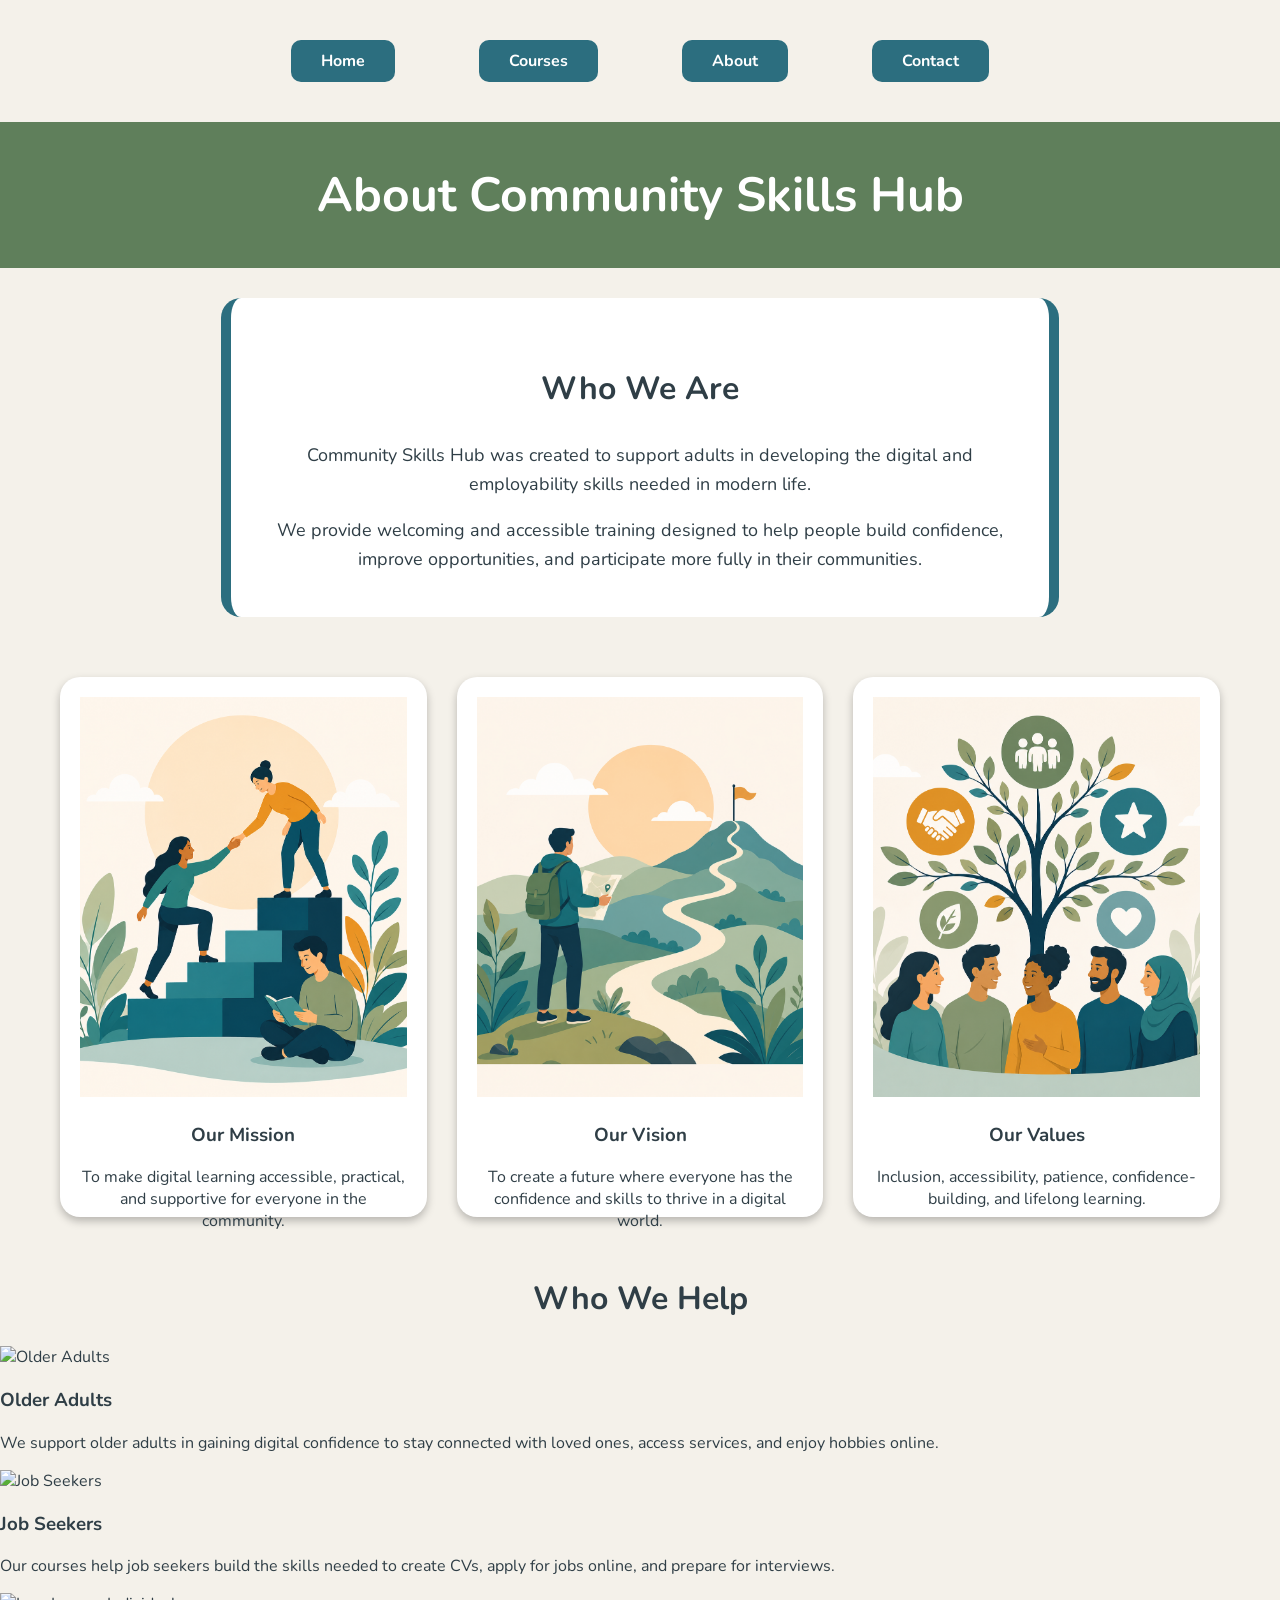
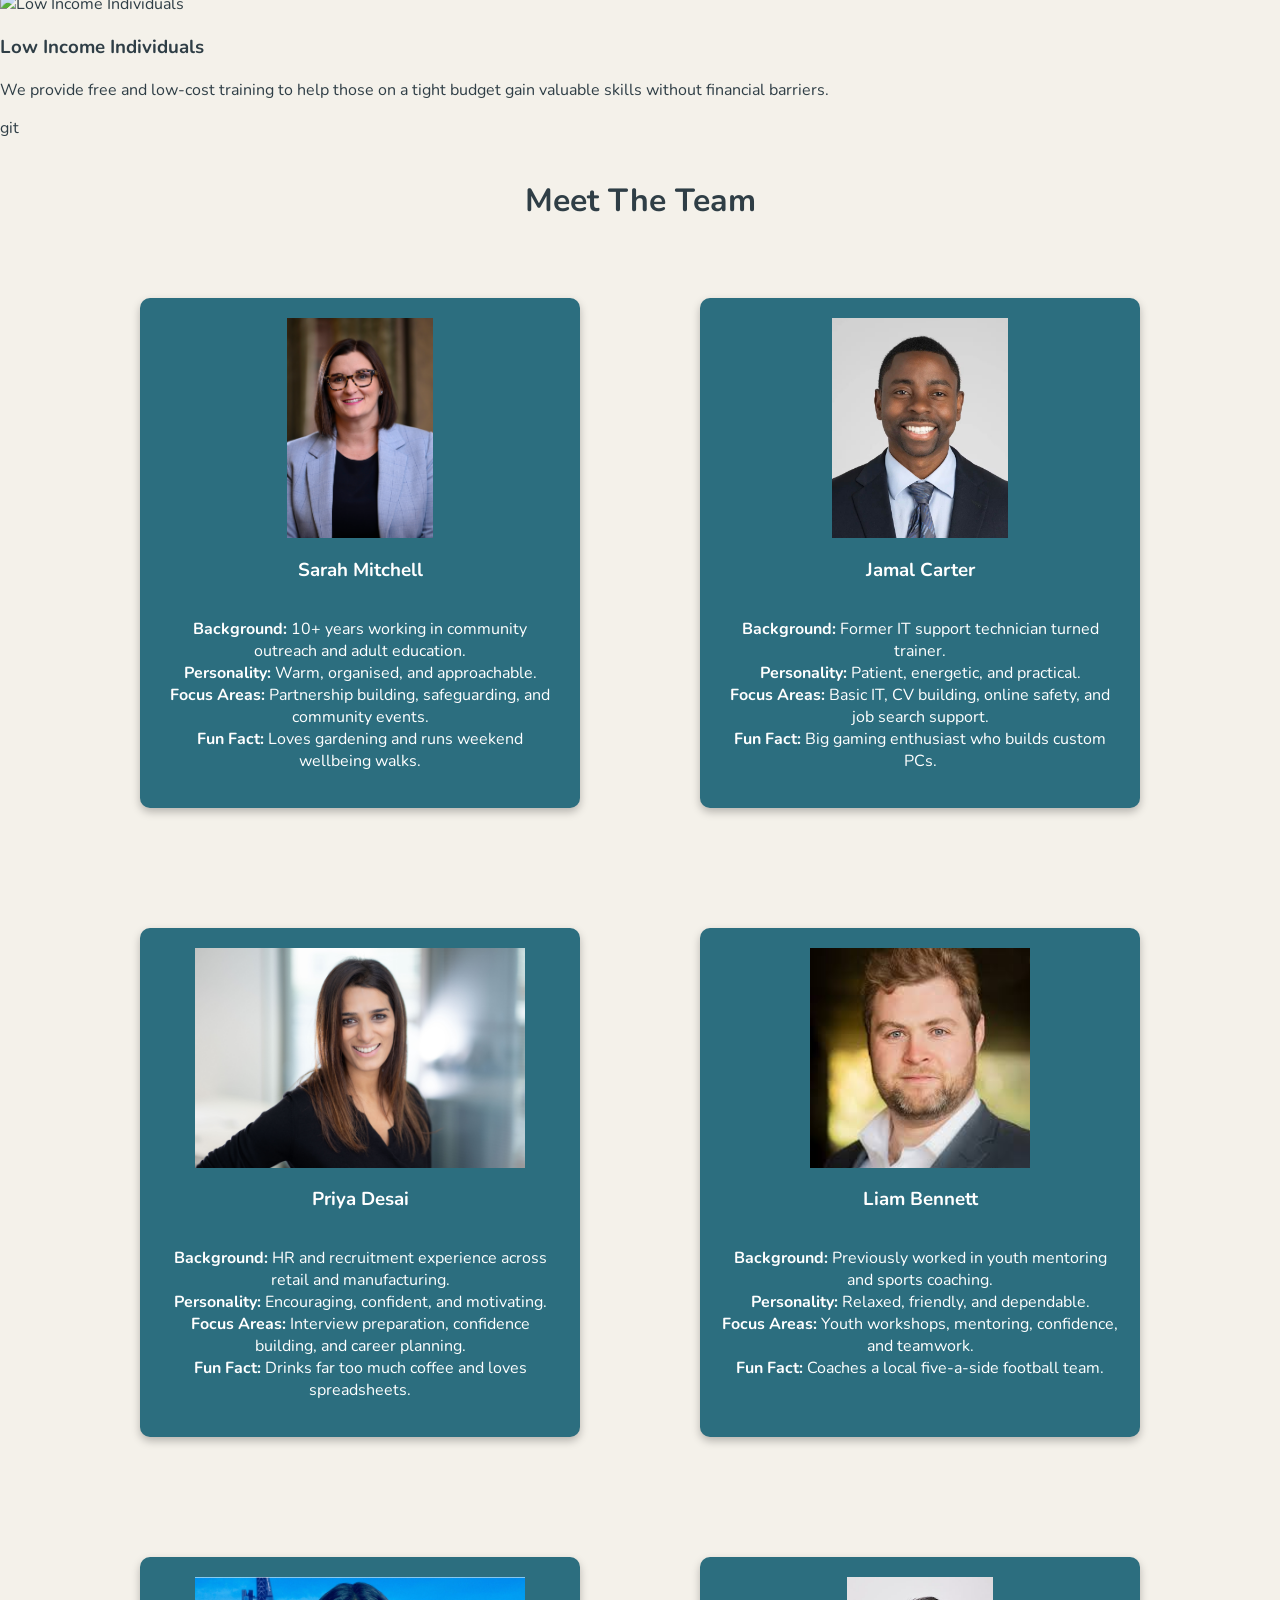
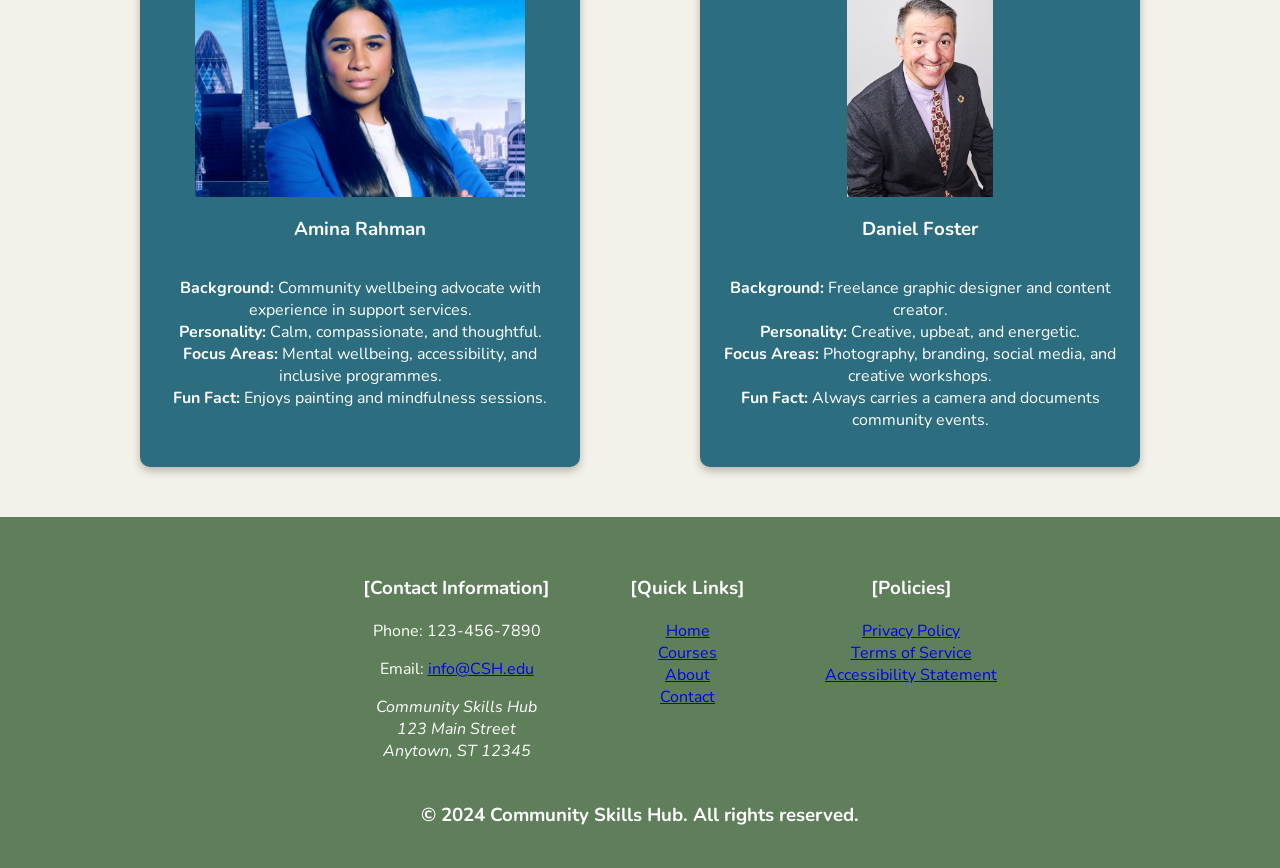
==== about.html @ 47929fd5 "who we help copy and structure" ====
<!DOCTYPE html>
<html lang="en">

<head>
    <meta charset="UTF-8">
    <meta name="viewport" content="width=device-width, initial-scale=1.0">

    <title>About - Community Skills Hub</title>

    <link rel="stylesheet" href="css/community.css">

    <link rel="preconnect" href="https://fonts.googleapis.com">
    <link rel="preconnect" href="https://fonts.gstatic.com" crossorigin>

    <link href="https://fonts.googleapis.com/css2?family=Nunito:wght@400;700&display=swap" rel="stylesheet">
</head>

<body>

    <!-- NAVIGATION -->
    <nav>
        <a href="index.html">Home</a>
        <a href="courses.html">Courses</a>
        <a href="about.html">About</a>
        <a href="contact.html">Contact</a>
    </nav>

    <!-- HERO -->
    <header>
        <h1>About Community Skills Hub</h1>
    </header>

    <!-- ABOUT SECTION -->
    <section class="about-container">

        <h2>Who We Are</h2>

        <p>
            Community Skills Hub was created to support adults in developing the
            digital and employability skills needed in modern life.
        </p>

        <p>
            We provide welcoming and accessible training designed to help people
            build confidence, improve opportunities, and participate more fully
            in their communities.
        </p>

    </section>

    <!-- MISSION SECTION -->
    <section class="mission-section">

        <div class="mission-card">

            <img src="images/mission/mission.png">

            <h3>Our Mission</h3>

            <p>
                To make digital learning accessible, practical, and supportive
                for everyone in the community.
            </p>

        </div>

        <div class="mission-card">

            <img src="images/mission/vision.png">

            <h3>Our Vision</h3>

            <p>
                To create a future where everyone has the confidence and skills
                to thrive in a digital world.
            </p>

        </div>

        <div class="mission-card">

            <img src="images/mission/values.png">

            <h3>Our Values</h3>

            <p>
                Inclusion, accessibility, patience, confidence-building, and
                lifelong learning.
            </p>

        </div>

    </section>

<!-- WHO WE HELP-->

    <section>
        <h2>Who We Help</h2>
        <div class="who-we-help-container">

            <div class="who-we-help-card">
                <img src="images/who we help/older adults.png" alt="Older Adults">
                <h3>Older Adults</h3>
                <p>
                    We support older adults in gaining digital confidence to
                    stay connected with loved ones, access services, and enjoy
                    hobbies online.
                </p>
            </div>

            <div class="who-we-help-card">
                <img src="images/who we help/job seekers.png" alt="Job Seekers">
                <h3>Job Seekers</h3>
                <p>
                    Our courses help job seekers build the skills needed to
                    create CVs, apply for jobs online, and prepare for
                    interviews.
                </p>
            </div>

            <div class="who-we-help-card">
                <img src="images/who we help/low income.png" alt="Low Income Individuals">
                <h3>Low Income Individuals</h3>
                <p>
                    We provide free and low-cost training to help those on a
                    tight budget gain valuable skills without financial barriers.
                </p>
            </div>git 
    </section>

    <!-- TEAM SECTION -->
    <section class="course-section">

        <h2>Meet The Team</h2>
        
    <div class="course-container">

        <div class="team-card">
            <img src="images/staff/sarah.jpg" alt="Sarah Mitchell">

            <h3>Sarah Mitchell</h3>

            <p>
                <strong>Background:</strong> 10+ years working in community outreach and adult education.
                <br><strong>Personality:</strong> Warm, organised, and approachable.
                <br><strong>Focus Areas:</strong> Partnership building, safeguarding, and community events.
                <br><strong>Fun Fact:</strong> Loves gardening and runs weekend wellbeing walks.
            </p>
        </div>
      <div class="team-card">
          <img src="images/staff/jamal.jpg" alt="Jamal Carter">

          <h3>Jamal Carter</h3>

          <p>
              <strong>Background:</strong> Former IT support technician turned trainer.
              <br><strong>Personality:</strong> Patient, energetic, and practical.
              <br><strong>Focus Areas:</strong> Basic IT, CV building, online safety, and job search support.
              <br><strong>Fun Fact:</strong> Big gaming enthusiast who builds custom PCs.
          </p>
      </div>

      <div class="team-card">
          <img src="images/staff/priya.jpg" alt="Priya Desai">

          <h3>Priya Desai</h3>

          <p>
              <strong>Background:</strong> HR and recruitment experience across retail and manufacturing.
              <br><strong>Personality:</strong> Encouraging, confident, and motivating.
              <br><strong>Focus Areas:</strong> Interview preparation, confidence building, and career planning.
              <br><strong>Fun Fact:</strong> Drinks far too much coffee and loves spreadsheets.
          </p>
      </div>

      <div class="team-card">
          <img src="images/staff/liam.jpg" alt="Liam Bennett">

          <h3>Liam Bennett</h3>

          <p>
              <strong>Background:</strong> Previously worked in youth mentoring and sports coaching.
              <br><strong>Personality:</strong> Relaxed, friendly, and dependable.
              <br><strong>Focus Areas:</strong> Youth workshops, mentoring, confidence, and teamwork.
              <br><strong>Fun Fact:</strong> Coaches a local five-a-side football team.
          </p>
      </div>

      <div class="team-card">
          <img src="images/staff/amina.jpg" alt="Amina Rahman">

          <h3>Amina Rahman</h3>

          <p>
              <strong>Background:</strong> Community wellbeing advocate with experience in support services.
              <br><strong>Personality:</strong> Calm, compassionate, and thoughtful.
              <br><strong>Focus Areas:</strong> Mental wellbeing, accessibility, and inclusive programmes.
              <br><strong>Fun Fact:</strong> Enjoys painting and mindfulness sessions.
          </p>
      </div>

      <div class="team-card">
          <img src="images/staff/daniel.jpg" alt="Daniel Foster">

          <h3>Daniel Foster</h3>

          <p>
              <strong>Background:</strong> Freelance graphic designer and content creator.
              <br><strong>Personality:</strong> Creative, upbeat, and energetic.
              <br><strong>Focus Areas:</strong> Photography, branding, social media, and creative workshops.
              <br><strong>Fun Fact:</strong> Always carries a camera and documents community events.
          </p>
      </div>

    </section>



    <!-- FOOTER -->
<footer>
    <div class="footer-container">
            <!-- Contact Information Column 1-->
            <div class="footer-column">
            <h3> [Contact Information] </h3>
            <p>Phone: 123-456-7890</p>
            <p>Email: <a href="mailto:info@CSH.edu">info@CSH.edu</a></p>
             <address>
            Community Skills Hub<br>
            123 Main Street<br>
            Anytown, ST 12345
        </address>
            </div>
            <!-- Quick Links Column 2-->
            <div class="footer-column">
            <h3> [Quick Links] </h3>
            <p><a href="index.html">Home</a> 
            <br> <a href="courses.html">Courses</a> 
            <br> <a href="about.html">About</a> 
            <br> <a href="contact.html">Contact</a></p>
        </div>
               <!-- Policies Column 3-->
            <div class="footer-column">
             <h3> [Policies] </h3>
            <p><a href="#">Privacy Policy</a> <br>
            <a href="#">Terms of Service</a> <br>
            <a href="#">Accessibility Statement</a></p>
            </div>
        </div>
        <!-- Footer Statement -->
        <div class="footer-statement"> 
        <h3>&copy; 2024 Community Skills Hub. All rights reserved.</h3> 
        </div>

</footer>

</body>

</html>
---- css/community.css ----
/* PAGE */

body {
    background-color: #F4F1EA;
    font-family: "Nunito", sans-serif;
    margin: 0;
    color: #2F3E46;
}

/* HEADER / NAVIGATION */

nav {
    background-color: #F4F1EA;
    padding: 0px;
    text-align: center;
}

nav a {
    background-color: #2C6E7F;
    color: white;
    text-decoration: none;
    padding: 10px 30px;
    margin: 40px;
    border-radius: 10px;
    display: inline-block;
    font-weight: bold;
}

nav a:hover {
    background-color: #D89B2B;
}

/* MAIN HEADING/HERO */

h1 {
    background-color: #5F7F5B;
    color: white;
    text-align: center;
    padding: 40px 20px;
    margin: 0;
    font-size: 48px;
}

/* SUBHEADING */

h2 {
    color: #2F3E46;
    text-align: center;
    margin-top: 40px;
    font-size: 32px;
}

/* PARAGRAPHS */

.intro-text {
    background-color: white;
    text-align: center;
    width: 30%;
    margin: 30px auto;
    padding: 25px;
    border-radius: 20px;
    border-left: 10px solid #2C6E7F;
    border-right: 10px solid #2C6E7F;
    font-size: 18px;
    line-height: 1.6;
}

/* COURSE CARDS */

.course-card {
    background-color: #2C6E7F;
    color: white;
    text-decoration: none;
    padding: 20px;
    margin: 50px;
    border-radius: 10px;
    text-align: center;
    width: 300px;
    transition: 0.3s;
    box-shadow: 0px 4px 8px rgba(0, 0, 0, 0.25);
    display: flex;
    flex-direction: column;
}

.course-section {
    text-align: center;
}

.course-container {
    display: flex;
    justify-content: center;
    gap: 20px;
    flex-wrap: wrap;
}

.course-card h3 {
    font-size: 24px;
}

.card-link {
    background-color: white;
    color: #2F3E46;
    text-decoration: none;
    padding: 10px 30px;
    margin: 40px;
    border-radius: 10px;
    display: inline-block;
    font-weight: bold;
}

.course-card:hover {
    transform: translateY(-10px);
    background-color: #D89B2B;
}


.course-card img {
    width: 100%;
    height: 180px;
    object-fit: cover;
}

/* SUPPORT SECTION */

.support-section {
    background-color: white;
    text-align: center;
    width: 40%;
    margin: 30px auto;
    padding: 25px;
    border-radius: 20px;
    border-left: 10px solid #2C6E7F;
    border-right: 10px solid #2C6E7F;
}

/* FOOTER */

.footer-container {
    background-color: #5F7F5B;
    color: white;

    display: flex;
    justify-content: center;
    gap: 80px;

    padding: 40px;
    width: 100%;
}

.footer-statement h3 {
    background-color: #5F7F5B;
    color: white;

    text-align: center;

    padding-bottom: 40px;
    margin: 0px;
}

.footer-column {
    text-align: center;
}

/* LINKS */

a {
    transition: 0.3s;
}



/* ABOUT PAGE */

.about-container {
    background-color: white;
    text-align: center;
    width: 60%;
    margin: 30px auto;
    padding: 25px;
    border-radius: 20px;
    border-left: 10px solid #2C6E7F;
    border-right: 10px solid #2C6E7F;

    font-size: 18px;
    line-height: 1.6;
}

/* MISSION SECTION */

.mission-section {
    display: flex;
    justify-content: center;
    gap: 30px;
    margin: 60px;
}

.mission-card {
    background-color: white;

    width: 500px;
    height: 500px;
    padding: 20px;
    border-radius: 20px;
    text-align: center;
    box-shadow: 0px 4px 8px rgba(0,0,0,0.25);
}

.mission-card img {
    width: 100%;
    height: 400px;
    object-fit: cover;
}

/* TEAM SECTION */

.team-section {
    text-align: center;

    margin-top: 80px;
    margin-bottom: 80px;
}

.team-container {
    display: flex;
    justify-content: center;
    gap: 40px;
}

.team-card {
    background-color: #2C6E7F;
    color: white;
    text-decoration: none;
    padding: 20px;
    margin: 50px;
    border-radius: 10px;
    text-align: center;
    width: 400px;
    transition: 0.3s;
    box-shadow: 0px 4px 8px rgba(0, 0, 0, 0.25);
    display: flex;
    flex-direction: column;
}

.team-card img {
    width: 100%;
    height: 220px;
    object-fit: scale-down;
    border-radius: 10px;
}

/*TESTIMONIALS*/

/* TESTIMONIAL SECTION */

.testimonial-section {
    text-align: center;
    margin: 80px 0;
}

.testimonial-container {
    display: flex;
    justify-content: center;
    gap: 40px;
    flex-wrap: wrap;
}

.testimonial-card {
    background-color: white;
    width: 320px;
    padding: 25px;
    border-radius: 20px;
    box-shadow: 0px 4px 8px rgba(0,0,0,0.2);
    text-align: center;
    border-top: 8px solid #D89B2B;
}

.testimonial-card img {
    width: 120px;
    height: 120px;
    object-fit: cover;
    border-radius: 50%;
    margin-bottom: 20px;
}

.testimonial-quote {
    font-style: italic;
    font-size: 18px;
    color: #2C6E7F;
    margin-bottom: 20px;
}
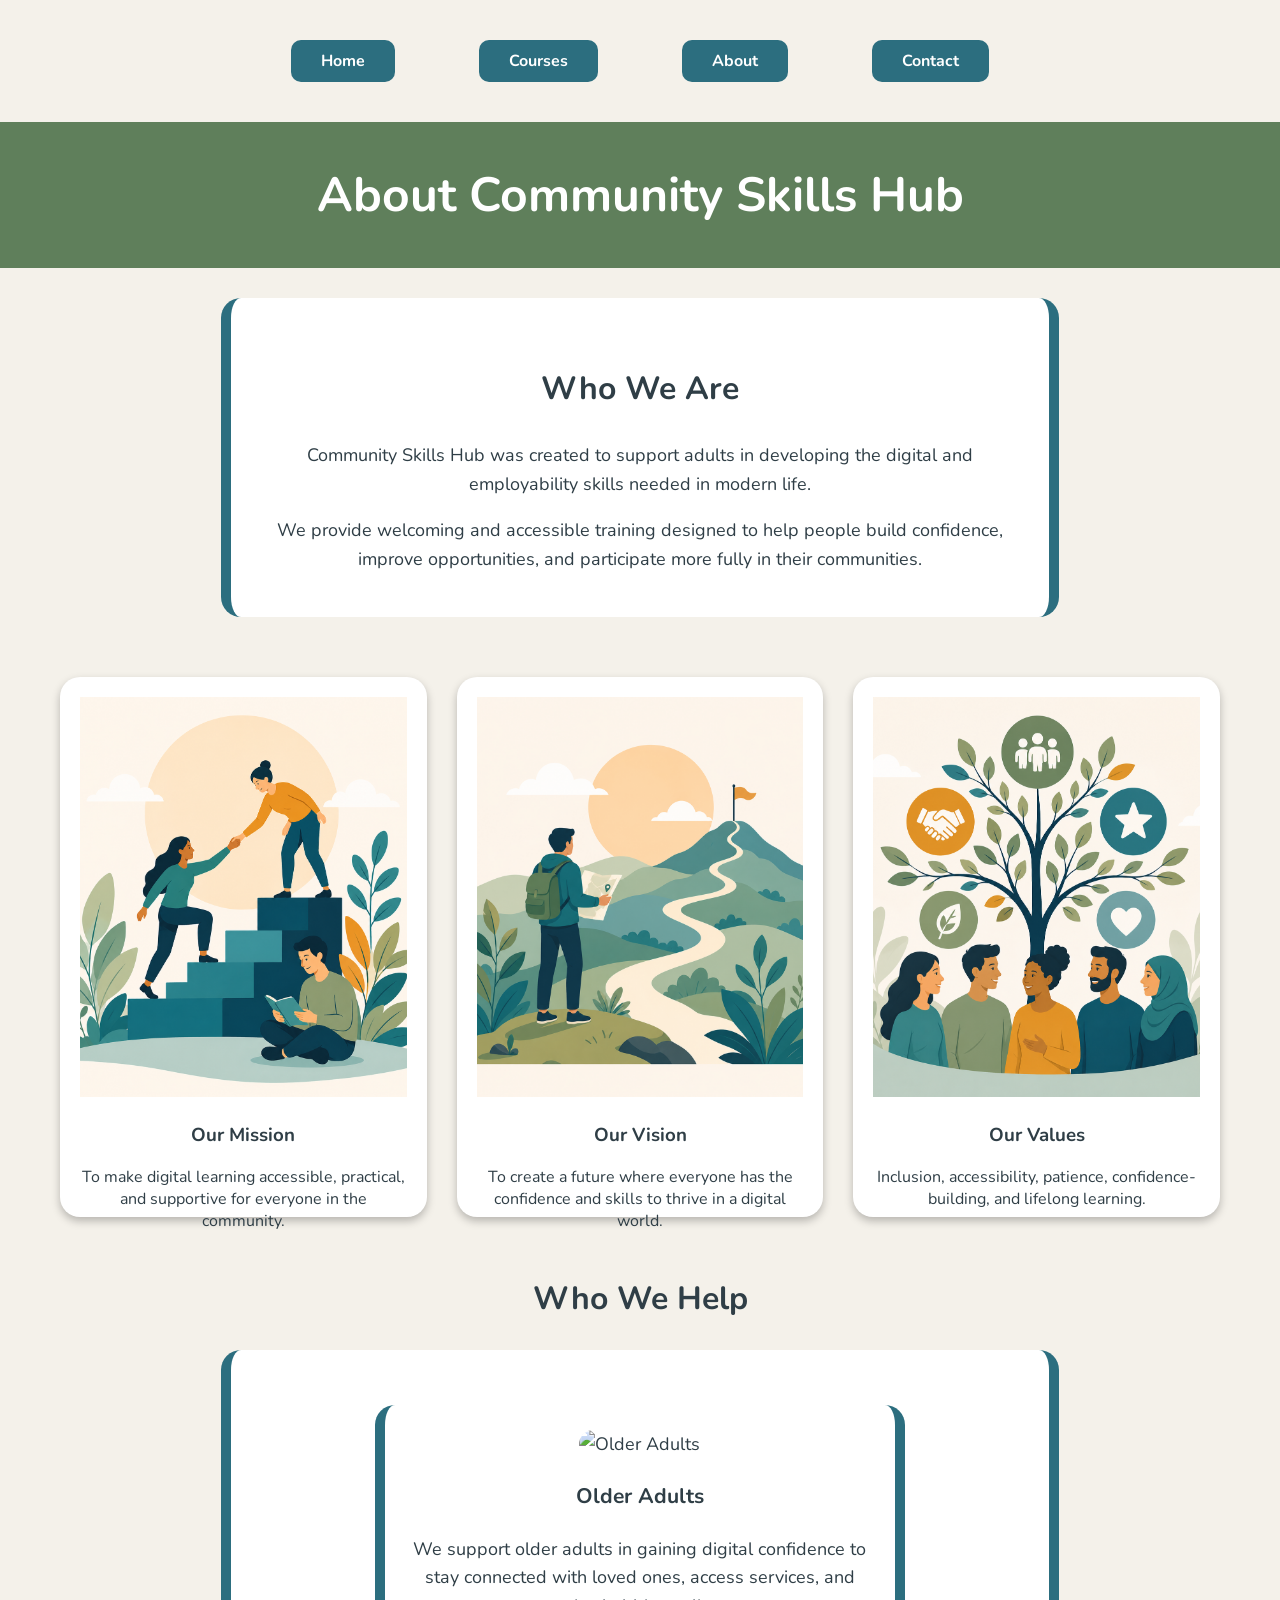
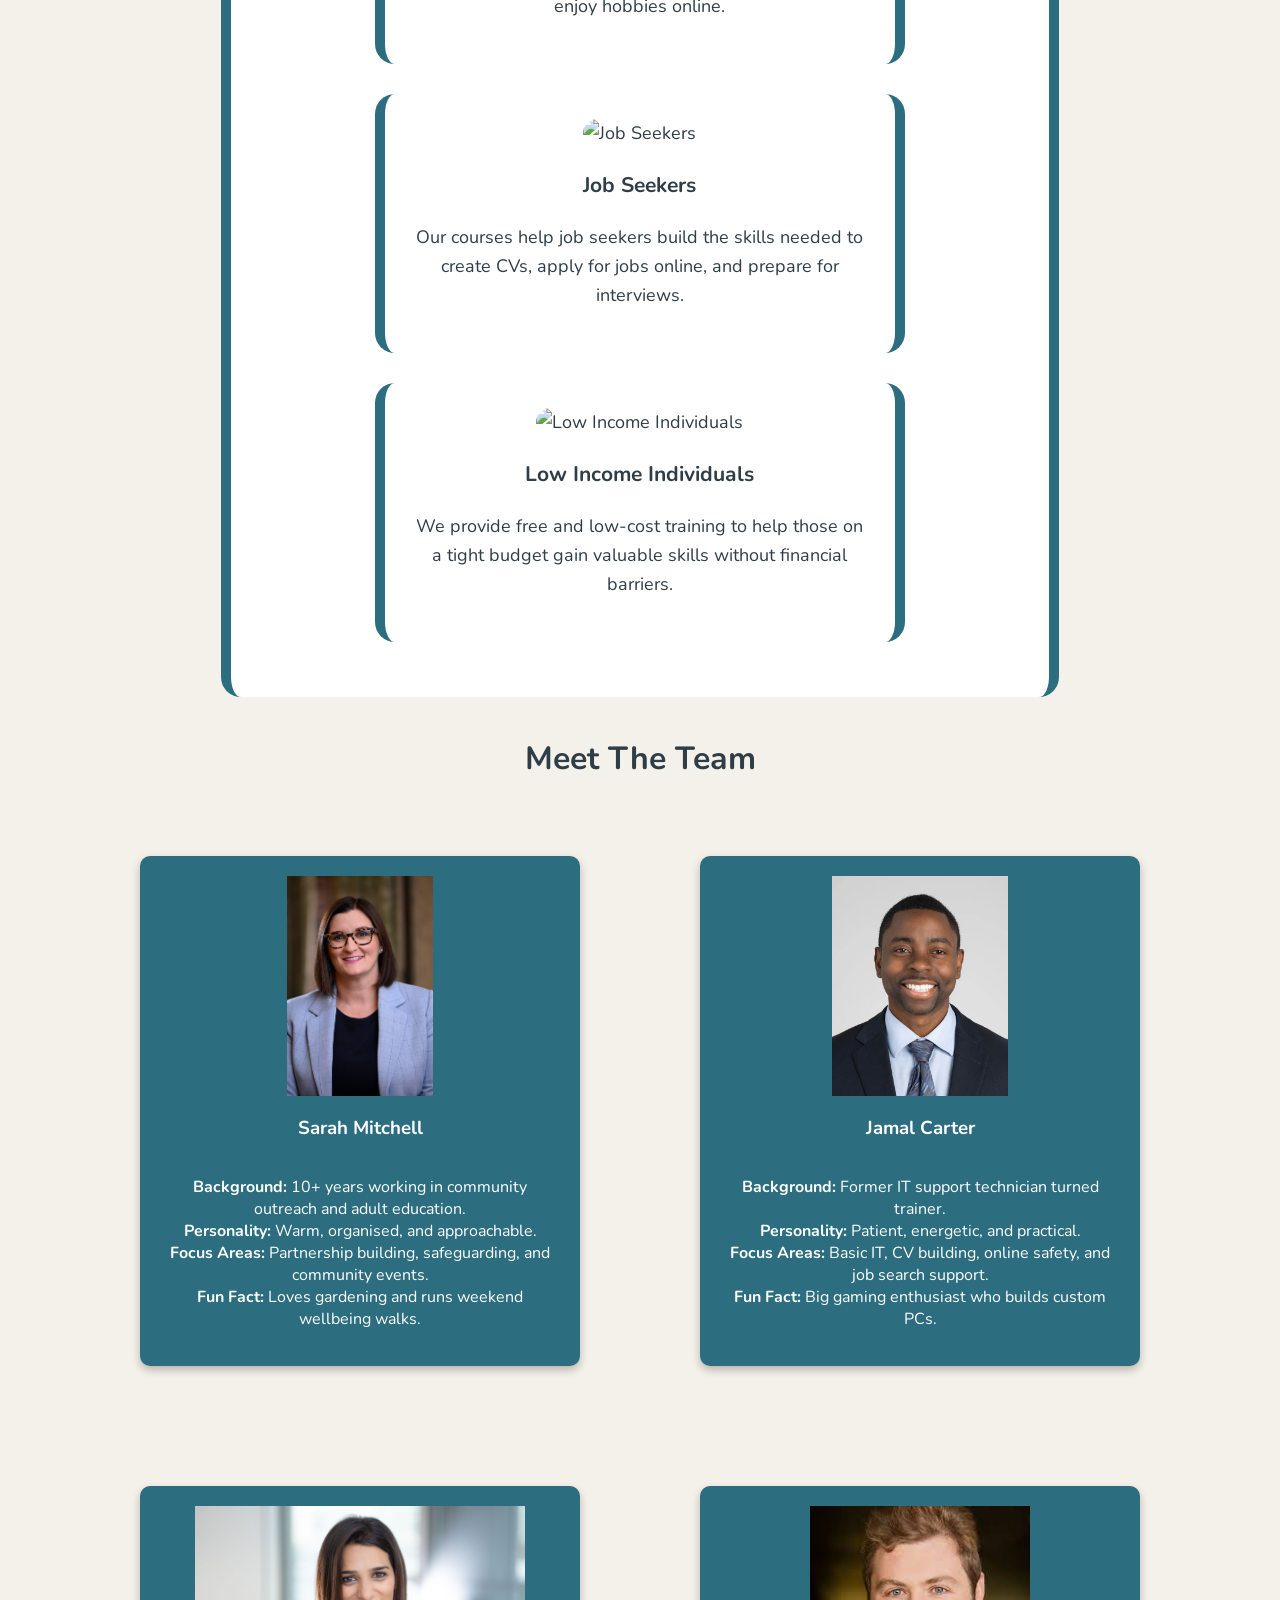
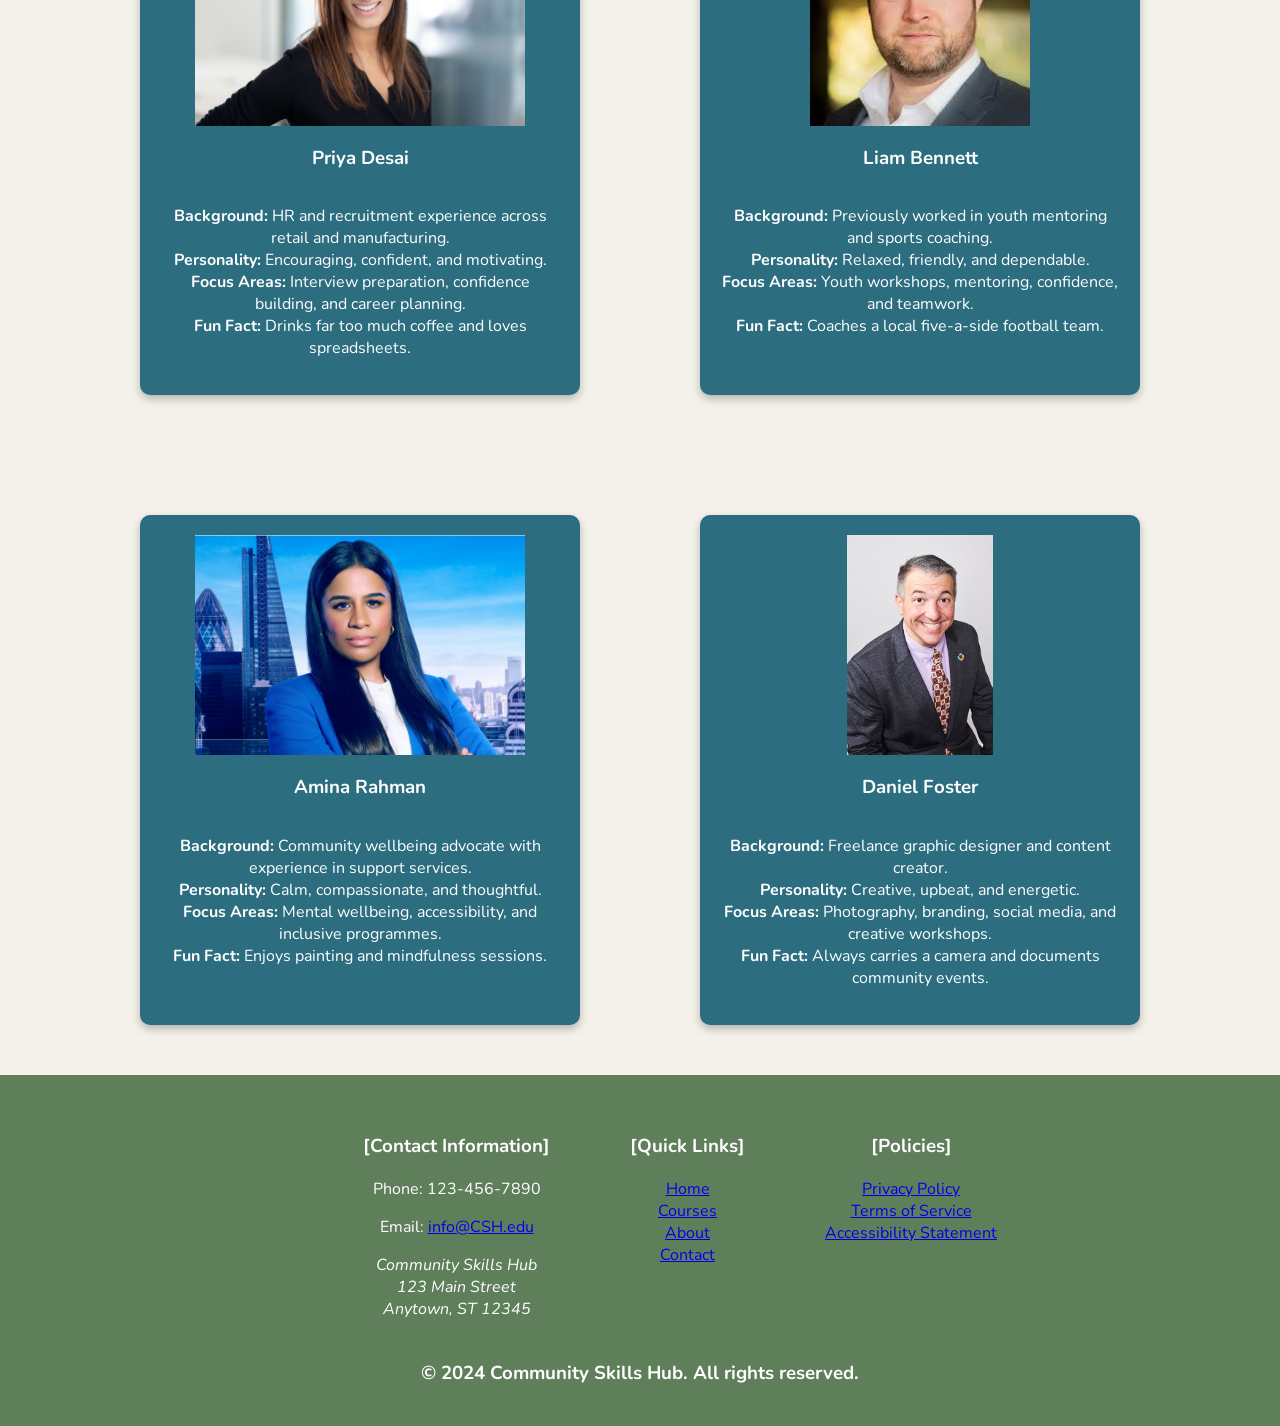
==== commit cf02fb5a: "who we help CSS" ====
--- a/about.html
+++ b/about.html
@@ -125,7 +125,8 @@
                     We provide free and low-cost training to help those on a
                     tight budget gain valuable skills without financial barriers.
                 </p>
-            </div>git 
+            </div>
+            
     </section>
 
     <!-- TEAM SECTION -->
--- a/css/community.css
+++ b/css/community.css
@@ -167,8 +167,6 @@
     transition: 0.3s;
 }
 
-
-
 /* ABOUT PAGE */
 
 .about-container {
@@ -247,6 +245,43 @@
     object-fit: scale-down;
     border-radius: 10px;
 }
+
+/*WHO WE HELP SECTION*/
+
+.who-we-help-container {
+    background-color: white;
+    text-align: center;
+    width: 60%;
+    margin: 30px auto;
+    padding: 25px;
+    border-radius: 20px;
+    border-left: 10px solid #2C6E7F;
+    border-right: 10px solid #2C6E7F;
+
+    font-size: 18px;
+    line-height: 1.6;
+}
+
+.who-we-help-card {
+    background-color: white;
+    text-align: center;
+    width: 60%;
+    margin: 30px auto;
+    padding: 25px;
+    border-radius: 20px;
+    border-left: 10px solid #2C6E7F;
+    border-right: 10px solid #2C6E7F;
+    font-size: 18px;
+    line-height: 1.6;
+} 
+
+.who-we-help-card img {
+    width: 100%;
+    height: 400px;
+    object-fit: cover;
+    border-radius: 20px;
+}
+
 
 /*TESTIMONIALS*/
 
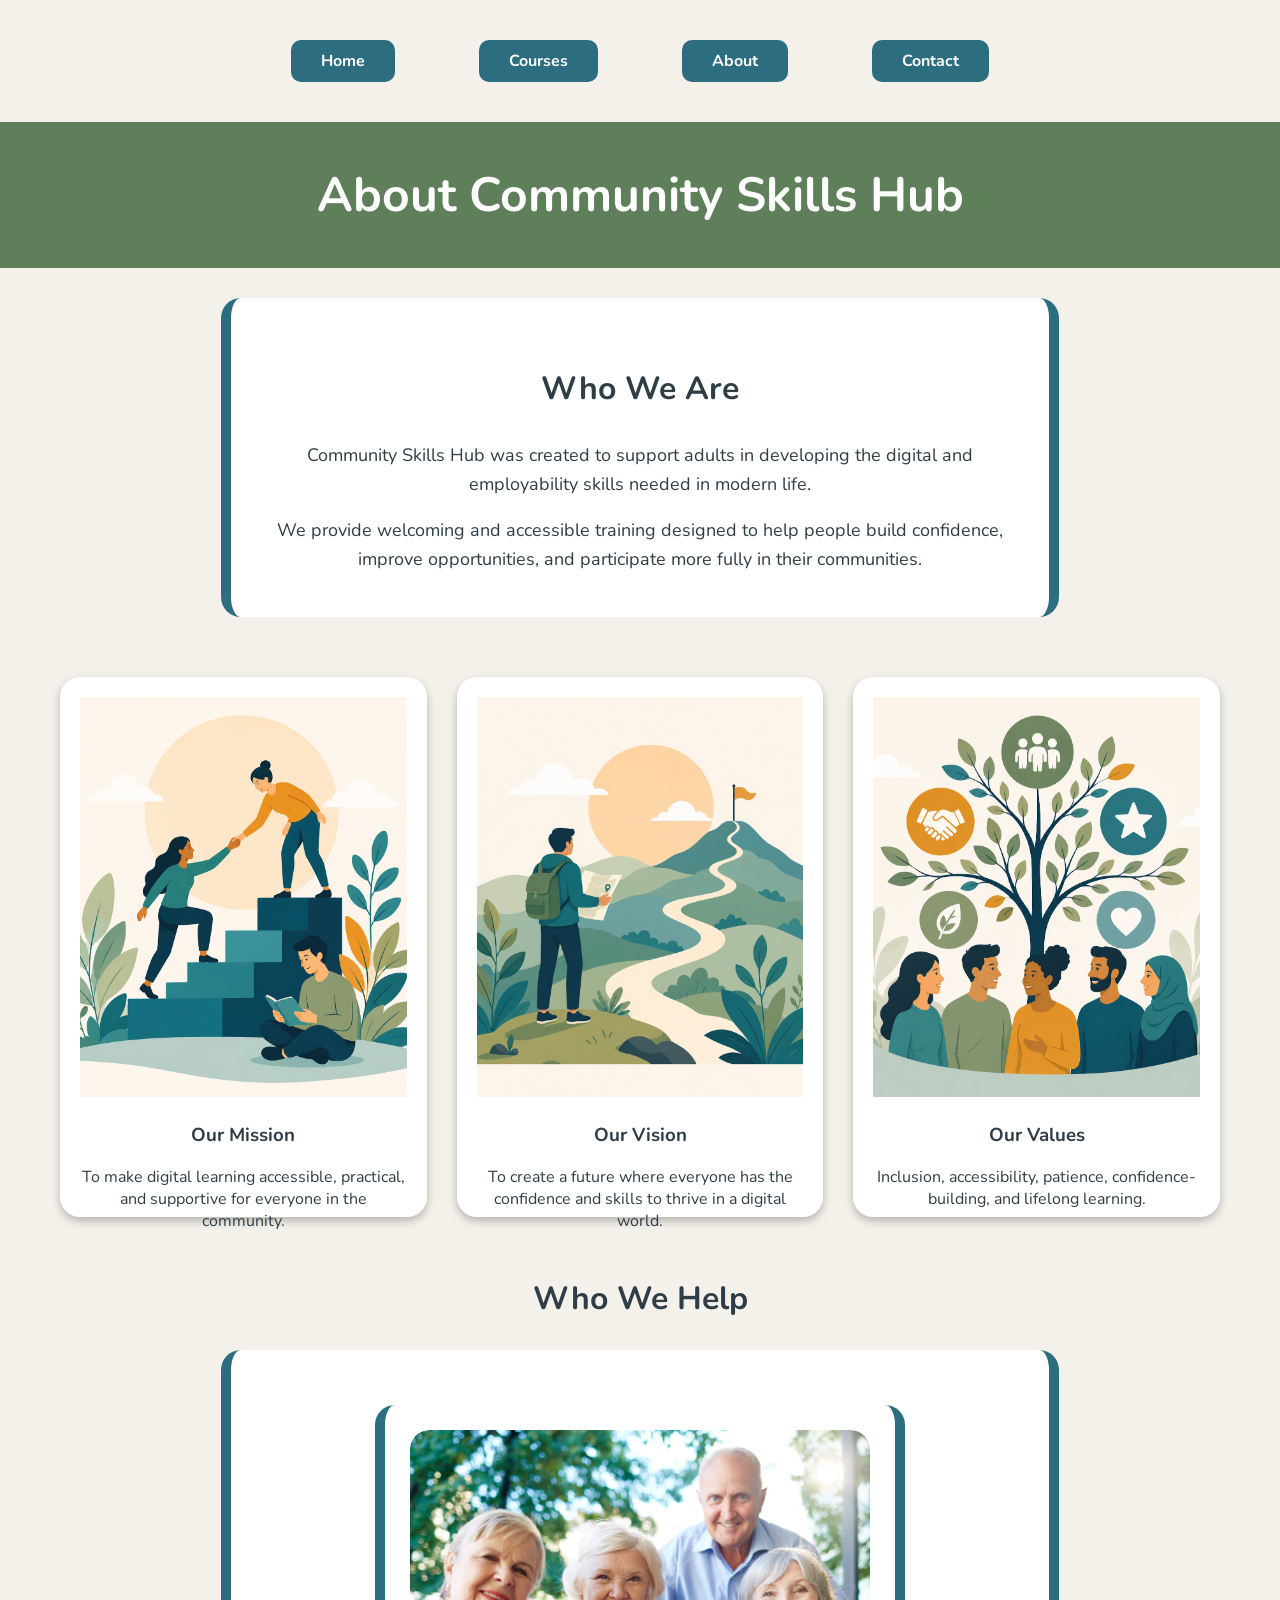
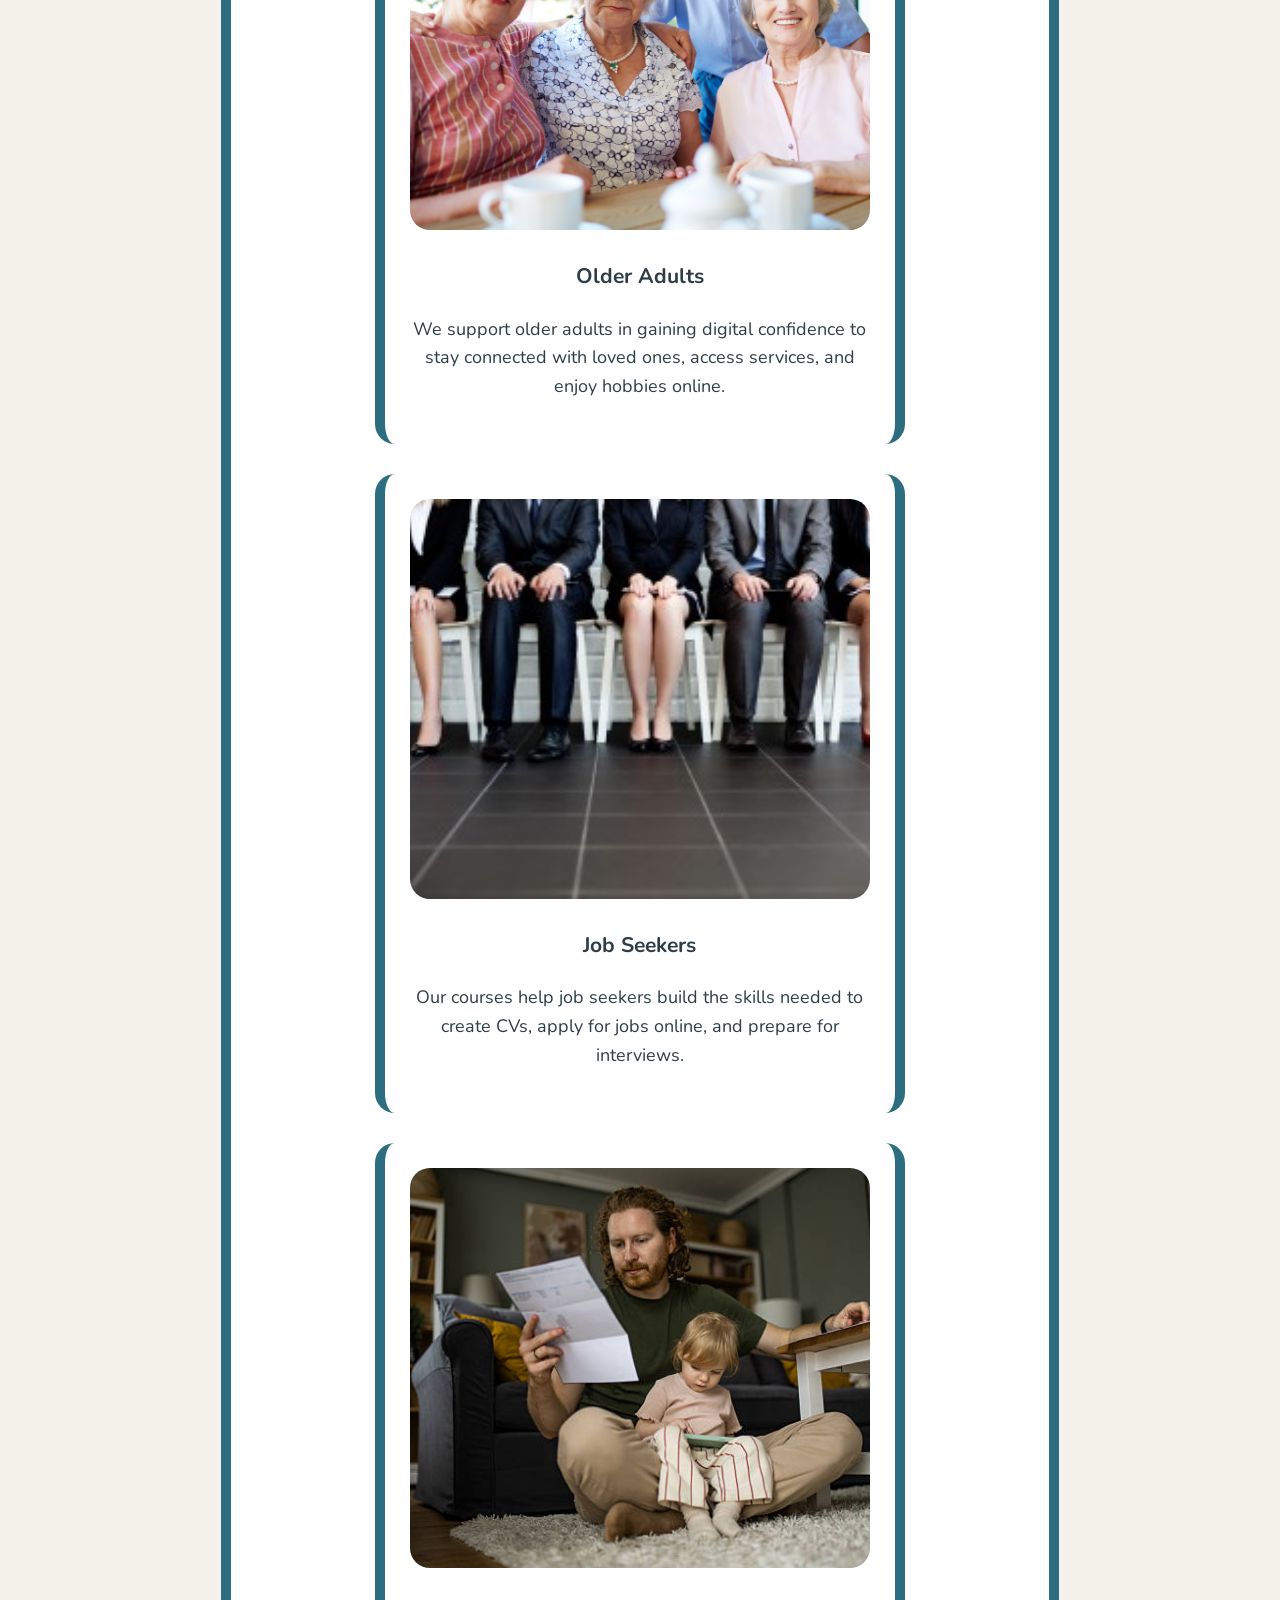
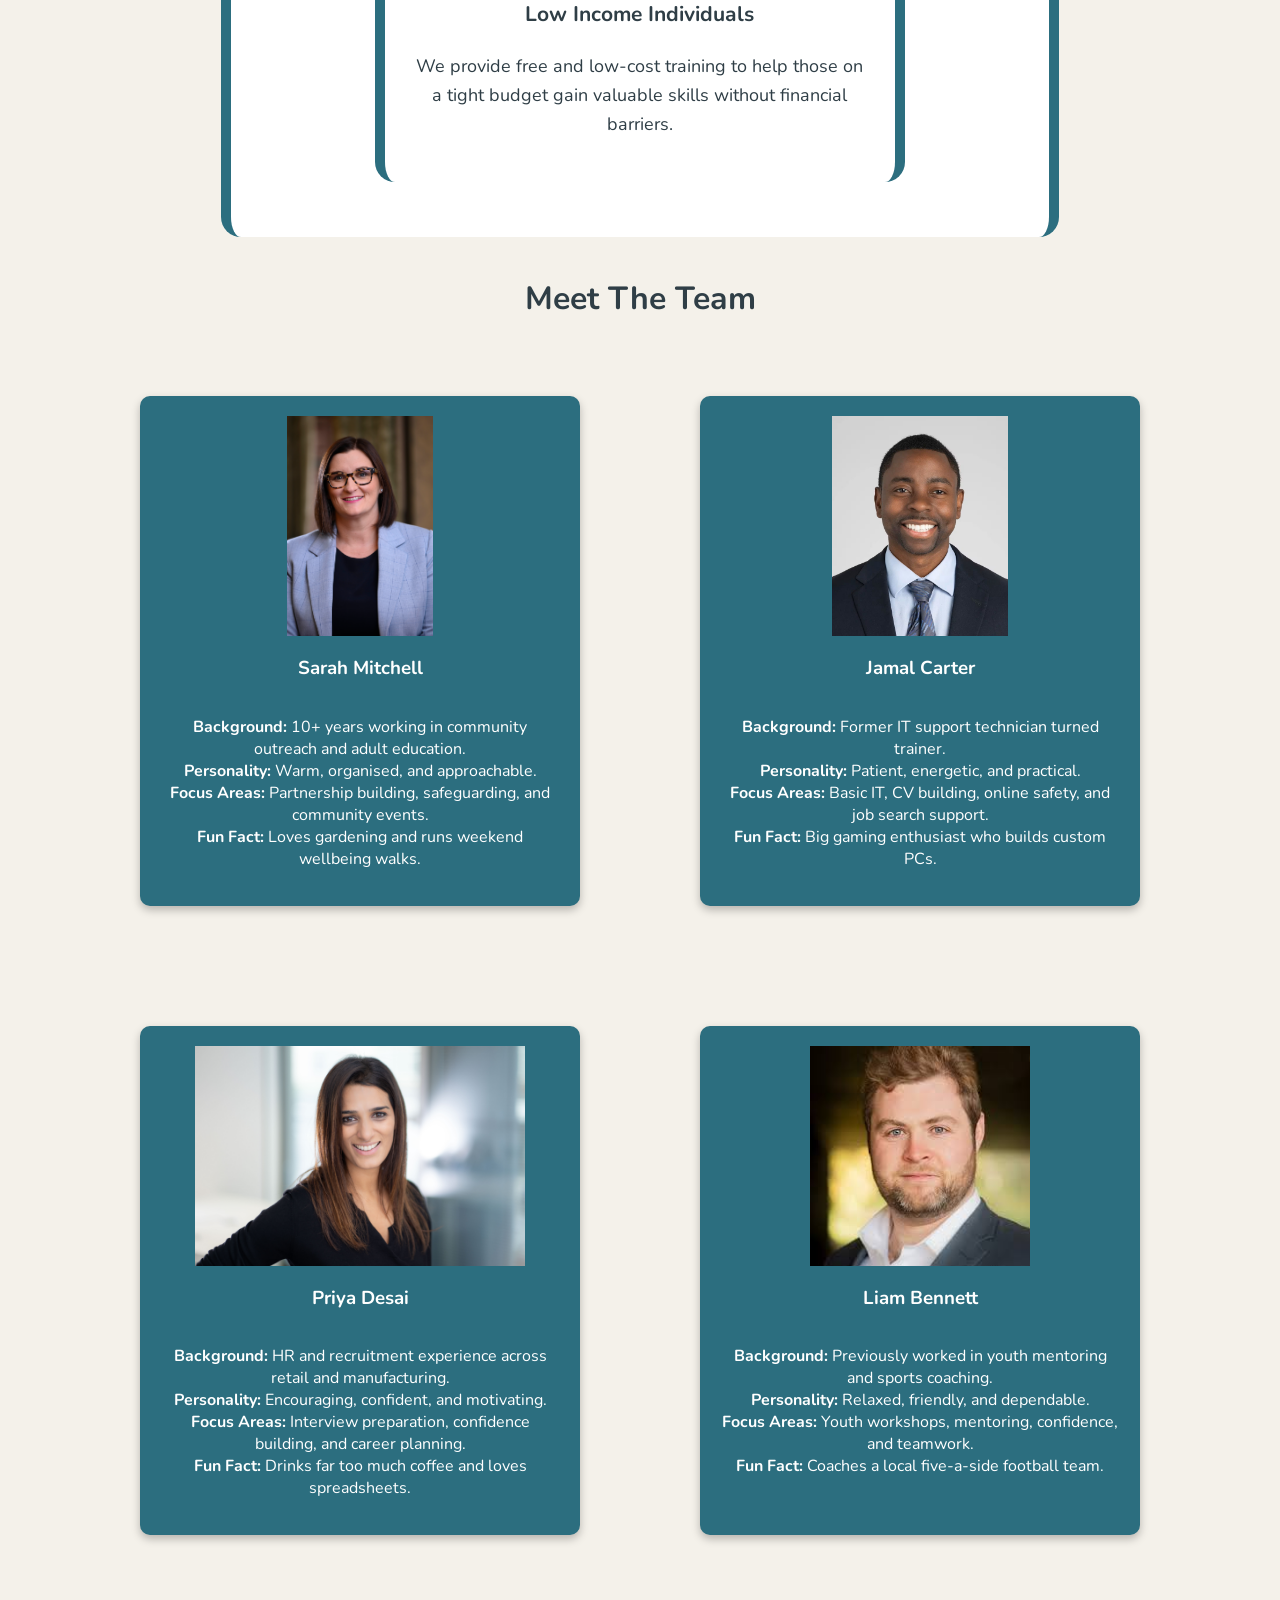
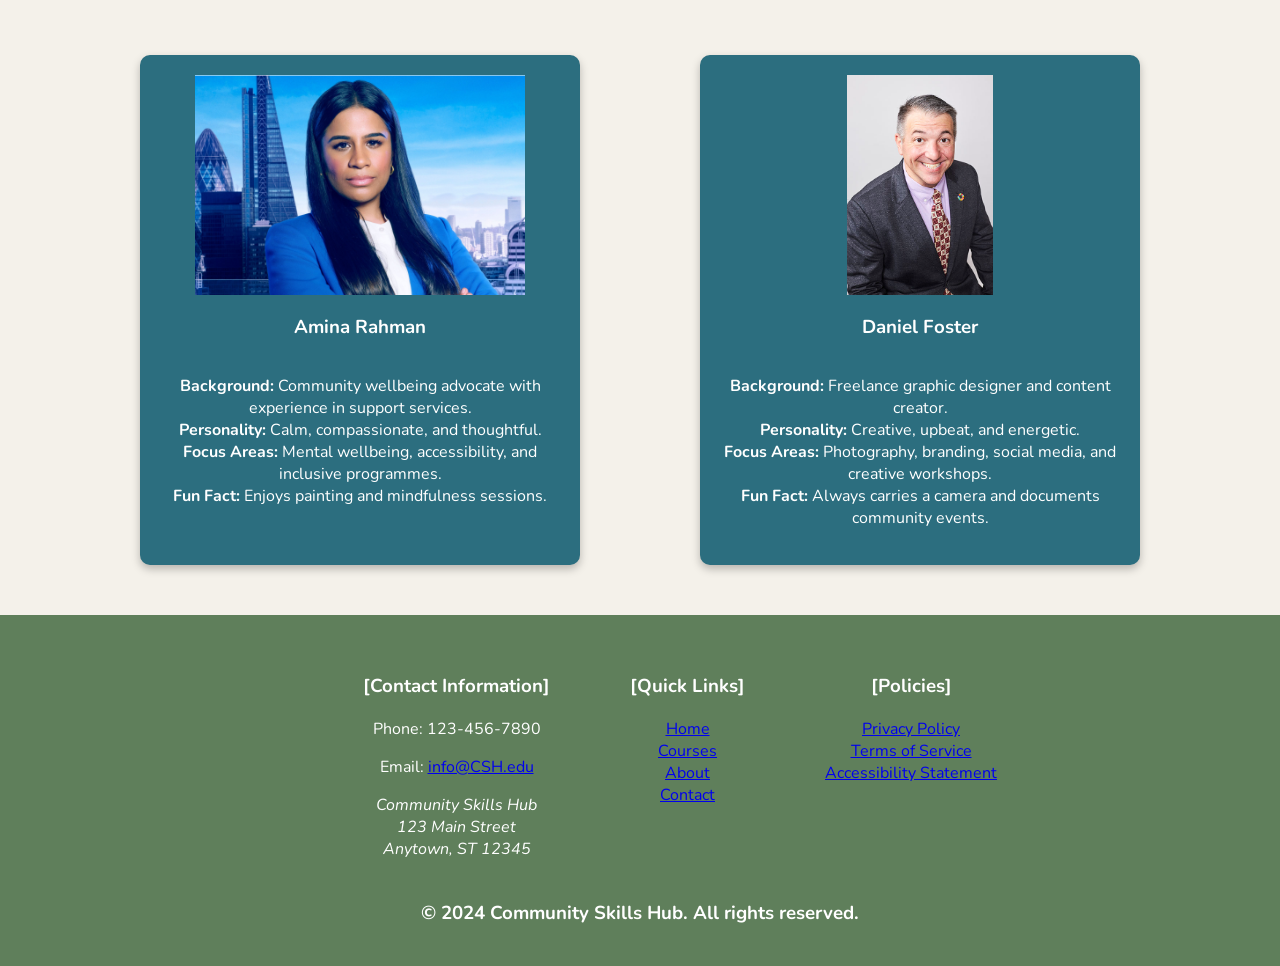
==== commit 5ca32003: "fixing image filepaths" ====
--- a/about.html
+++ b/about.html
@@ -99,7 +99,7 @@
         <div class="who-we-help-container">
 
             <div class="who-we-help-card">
-                <img src="images/who we help/older adults.png" alt="Older Adults">
+                <img src="images/who we help/older_adults.jpg" alt="Older Adults">
                 <h3>Older Adults</h3>
                 <p>
                     We support older adults in gaining digital confidence to
@@ -109,7 +109,7 @@
             </div>
 
             <div class="who-we-help-card">
-                <img src="images/who we help/job seekers.png" alt="Job Seekers">
+                <img src="images/who we help/job_seekers.jpg" alt="Job Seekers">
                 <h3>Job Seekers</h3>
                 <p>
                     Our courses help job seekers build the skills needed to
@@ -119,14 +119,14 @@
             </div>
 
             <div class="who-we-help-card">
-                <img src="images/who we help/low income.png" alt="Low Income Individuals">
+                <img src="images/who we help/low_income.jpg" alt="Low Income Individuals">
                 <h3>Low Income Individuals</h3>
                 <p>
                     We provide free and low-cost training to help those on a
                     tight budget gain valuable skills without financial barriers.
                 </p>
             </div>
-            
+
     </section>
 
     <!-- TEAM SECTION -->
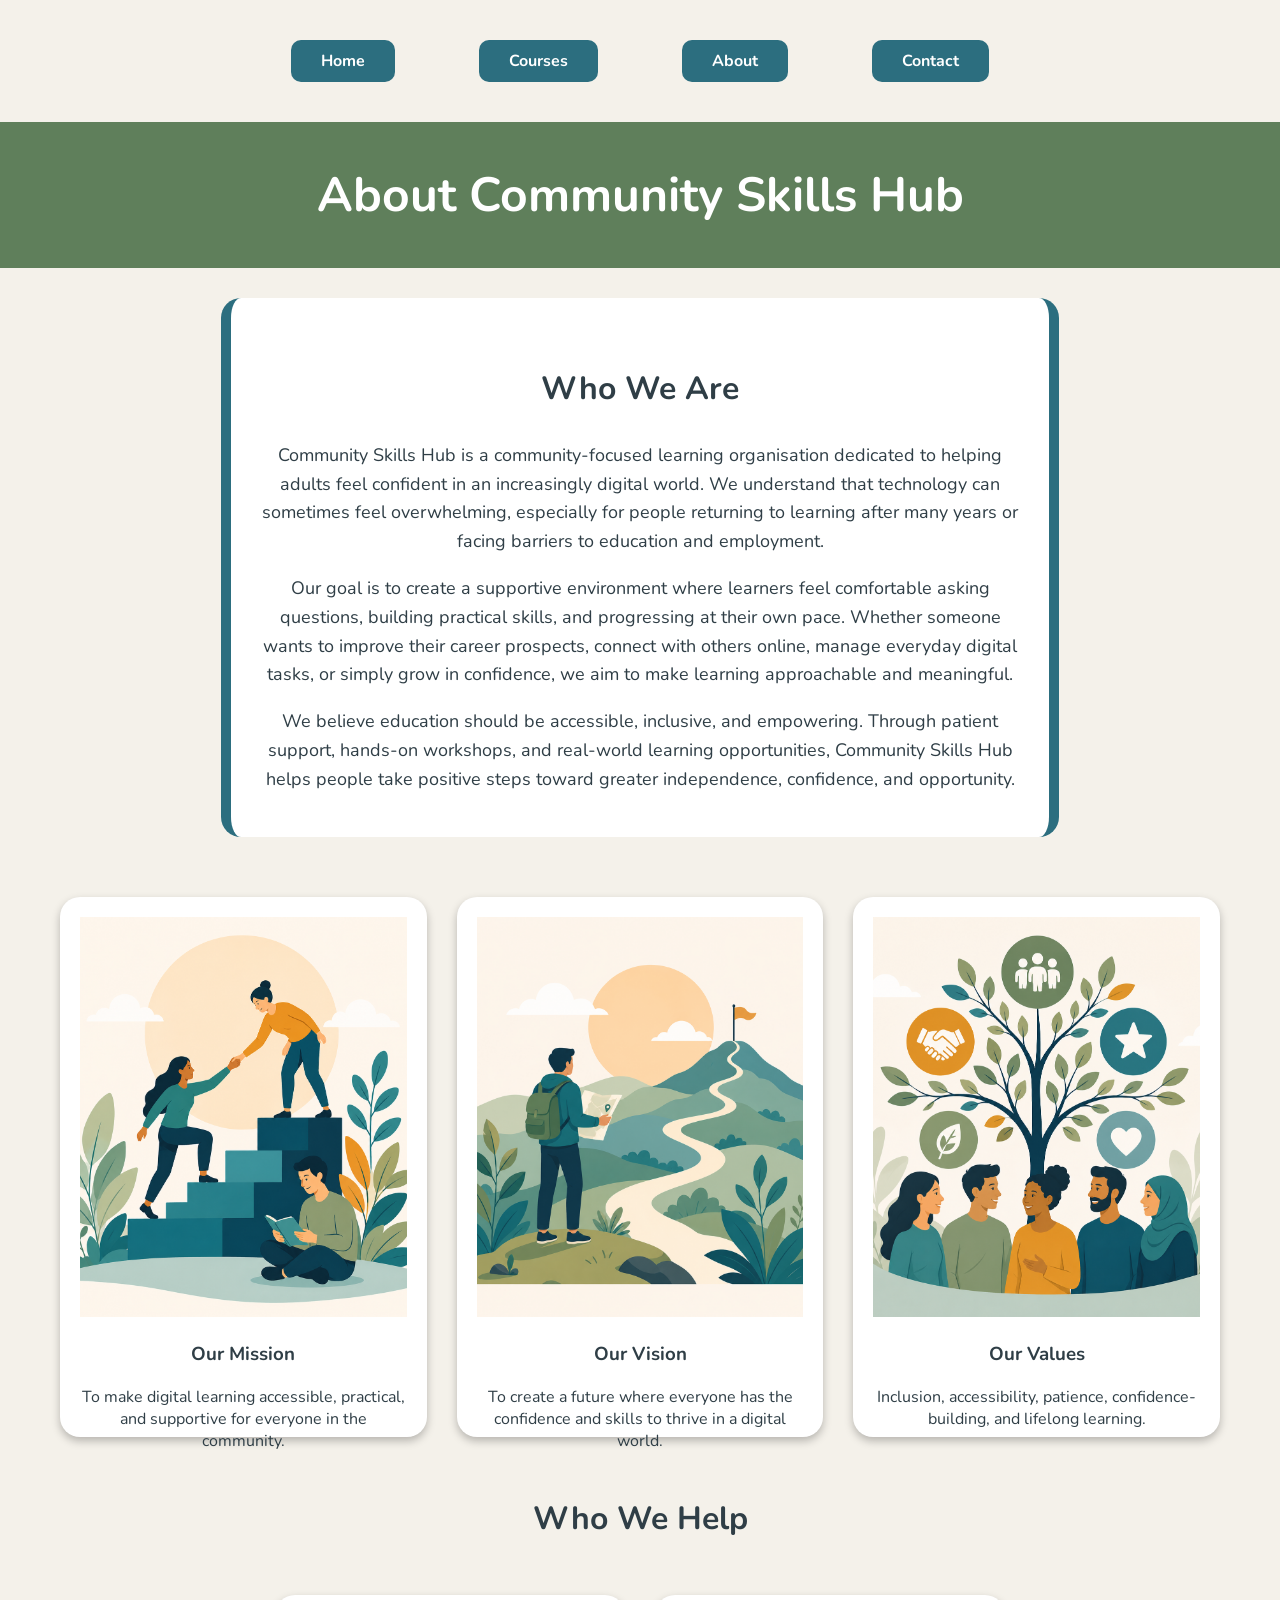
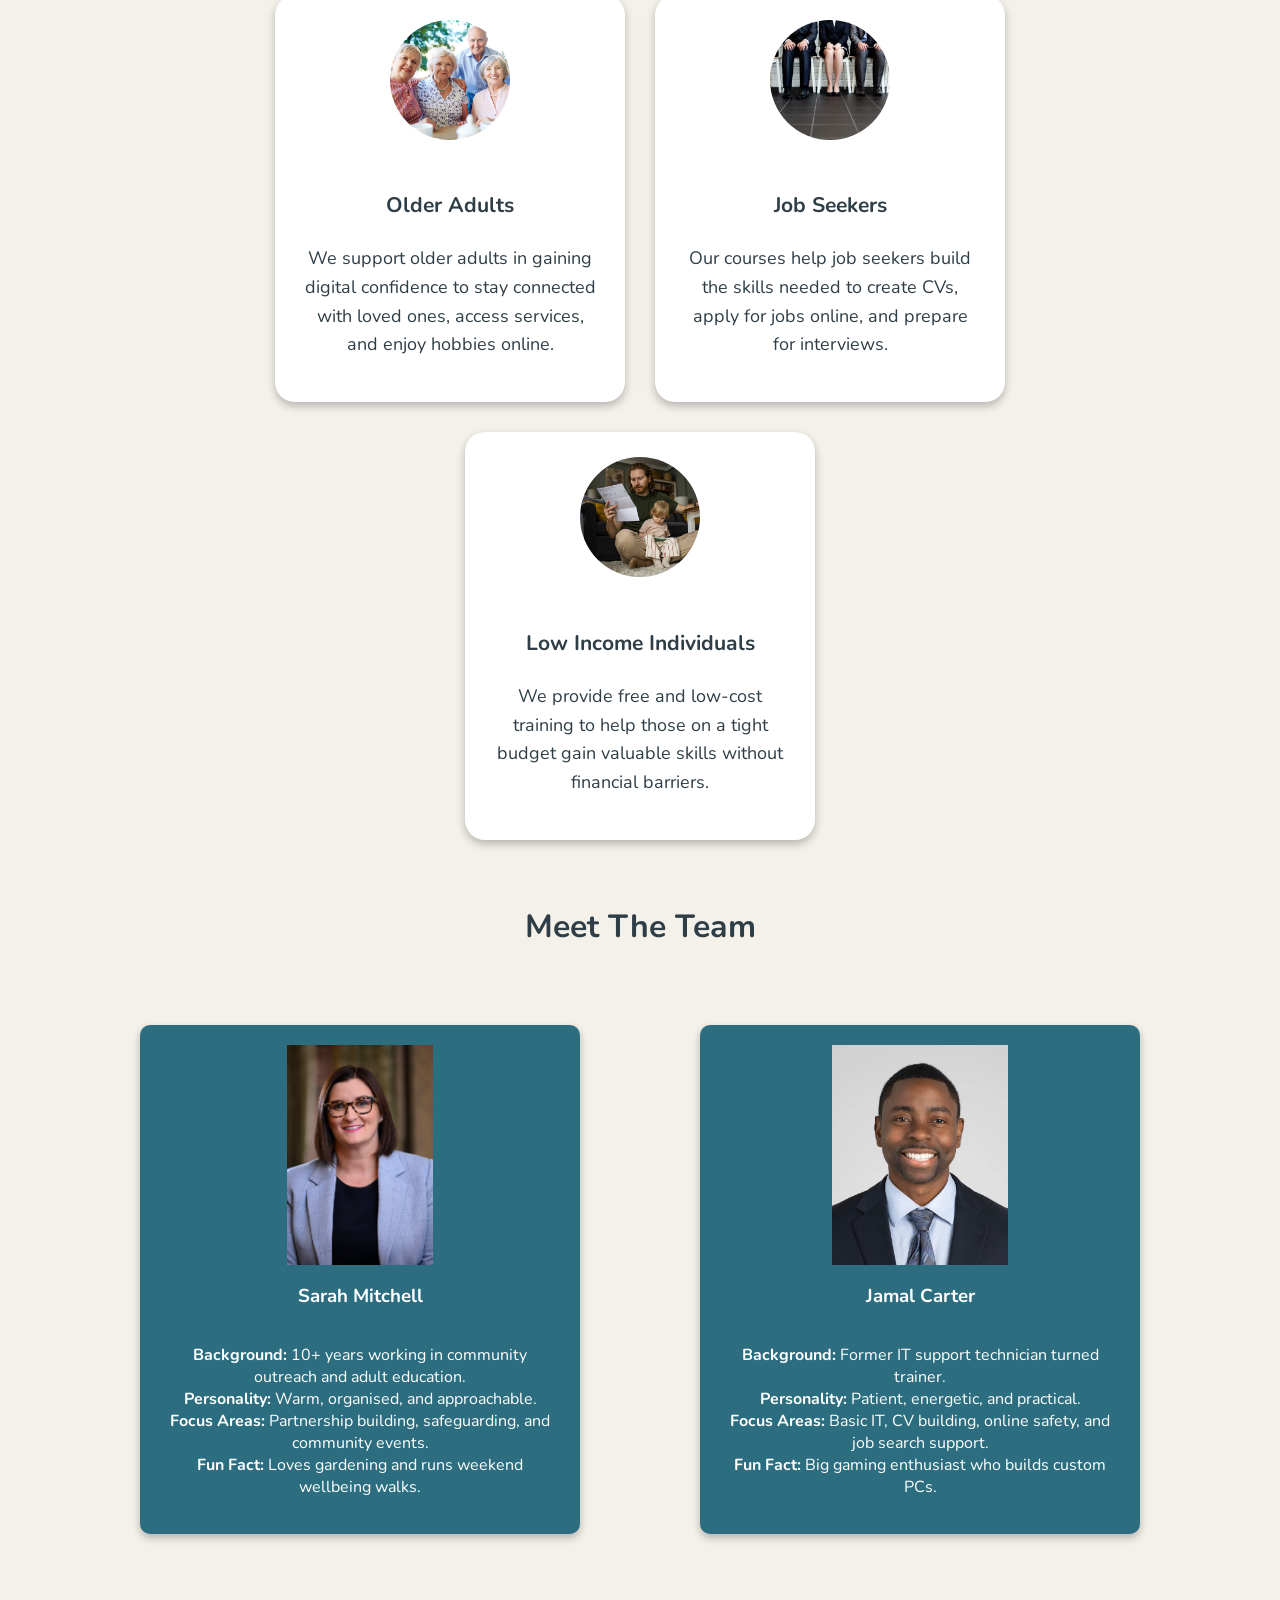
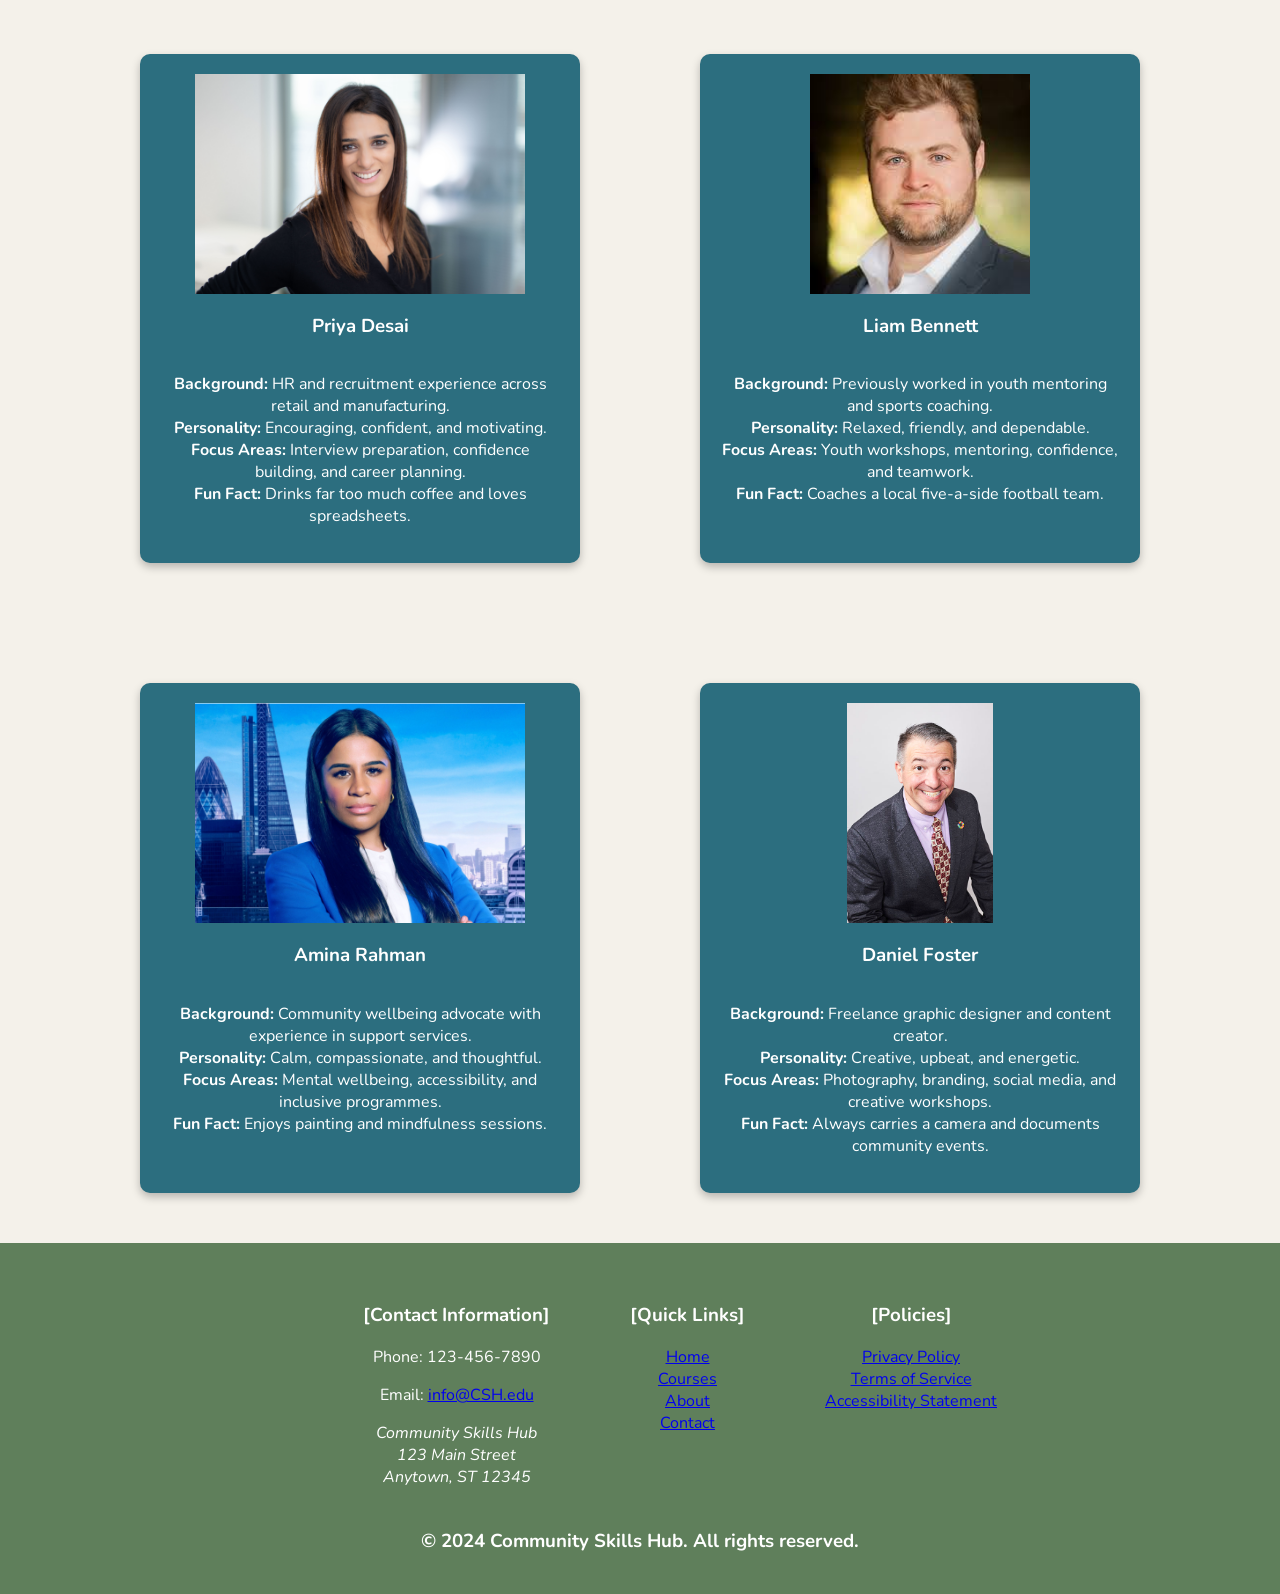
==== commit 0bcfa674: "who are we are intro" ====
--- a/about.html
+++ b/about.html
@@ -36,14 +36,22 @@
         <h2>Who We Are</h2>
 
         <p>
-            Community Skills Hub was created to support adults in developing the
-            digital and employability skills needed in modern life.
+            Community Skills Hub is a community-focused learning organisation dedicated to 
+            helping adults feel confident in an increasingly digital world. We understand 
+            that technology can sometimes feel overwhelming, especially for people returning 
+            to learning after many years or facing barriers to education and employment.
         </p>
 
         <p>
-            We provide welcoming and accessible training designed to help people
-            build confidence, improve opportunities, and participate more fully
-            in their communities.
+            Our goal is to create a supportive environment where learners feel comfortable asking questions, building practical skills, and progressing 
+            at their own pace. Whether someone wants to improve their career prospects, connect with others online, manage everyday digital tasks, 
+            or simply grow in confidence, we aim to make learning approachable and meaningful.
+        </p>
+
+        <p> 
+         We believe education should be accessible, inclusive, and empowering. Through patient support, hands-on workshops, 
+         and real-world learning opportunities, Community Skills Hub helps people take positive steps toward greater independence, confidence, 
+         and opportunity.      
         </p>
 
     </section>
--- a/css/community.css
+++ b/css/community.css
@@ -249,39 +249,38 @@
 /*WHO WE HELP SECTION*/
 
 .who-we-help-container {
-    background-color: white;
     text-align: center;
     width: 60%;
     margin: 30px auto;
     padding: 25px;
     border-radius: 20px;
-    border-left: 10px solid #2C6E7F;
-    border-right: 10px solid #2C6E7F;
-
+    display: flex;
+    flex-wrap:wrap;
+    justify-content: center;
     font-size: 18px;
     line-height: 1.6;
+    gap: 30px;
 }
 
 .who-we-help-card {
     background-color: white;
     text-align: center;
-    width: 60%;
-    margin: 30px auto;
-    padding: 25px;
-    border-radius: 20px;
-    border-left: 10px solid #2C6E7F;
-    border-right: 10px solid #2C6E7F;
+    width: 300px;
+    padding: 25px;
+    border-radius: 20px;
     font-size: 18px;
     line-height: 1.6;
+    box-shadow: 0px 4px 8px rgba(0,0,0,0.25);
 } 
 
 .who-we-help-card img {
-    width: 100%;
-    height: 400px;
+    width: 120px;
+    height: 120px;
     object-fit: cover;
-    border-radius: 20px;
-}
-
+    border-radius: 50%;
+    margin-bottom: 20px;
+
+}
 
 /*TESTIMONIALS*/
 
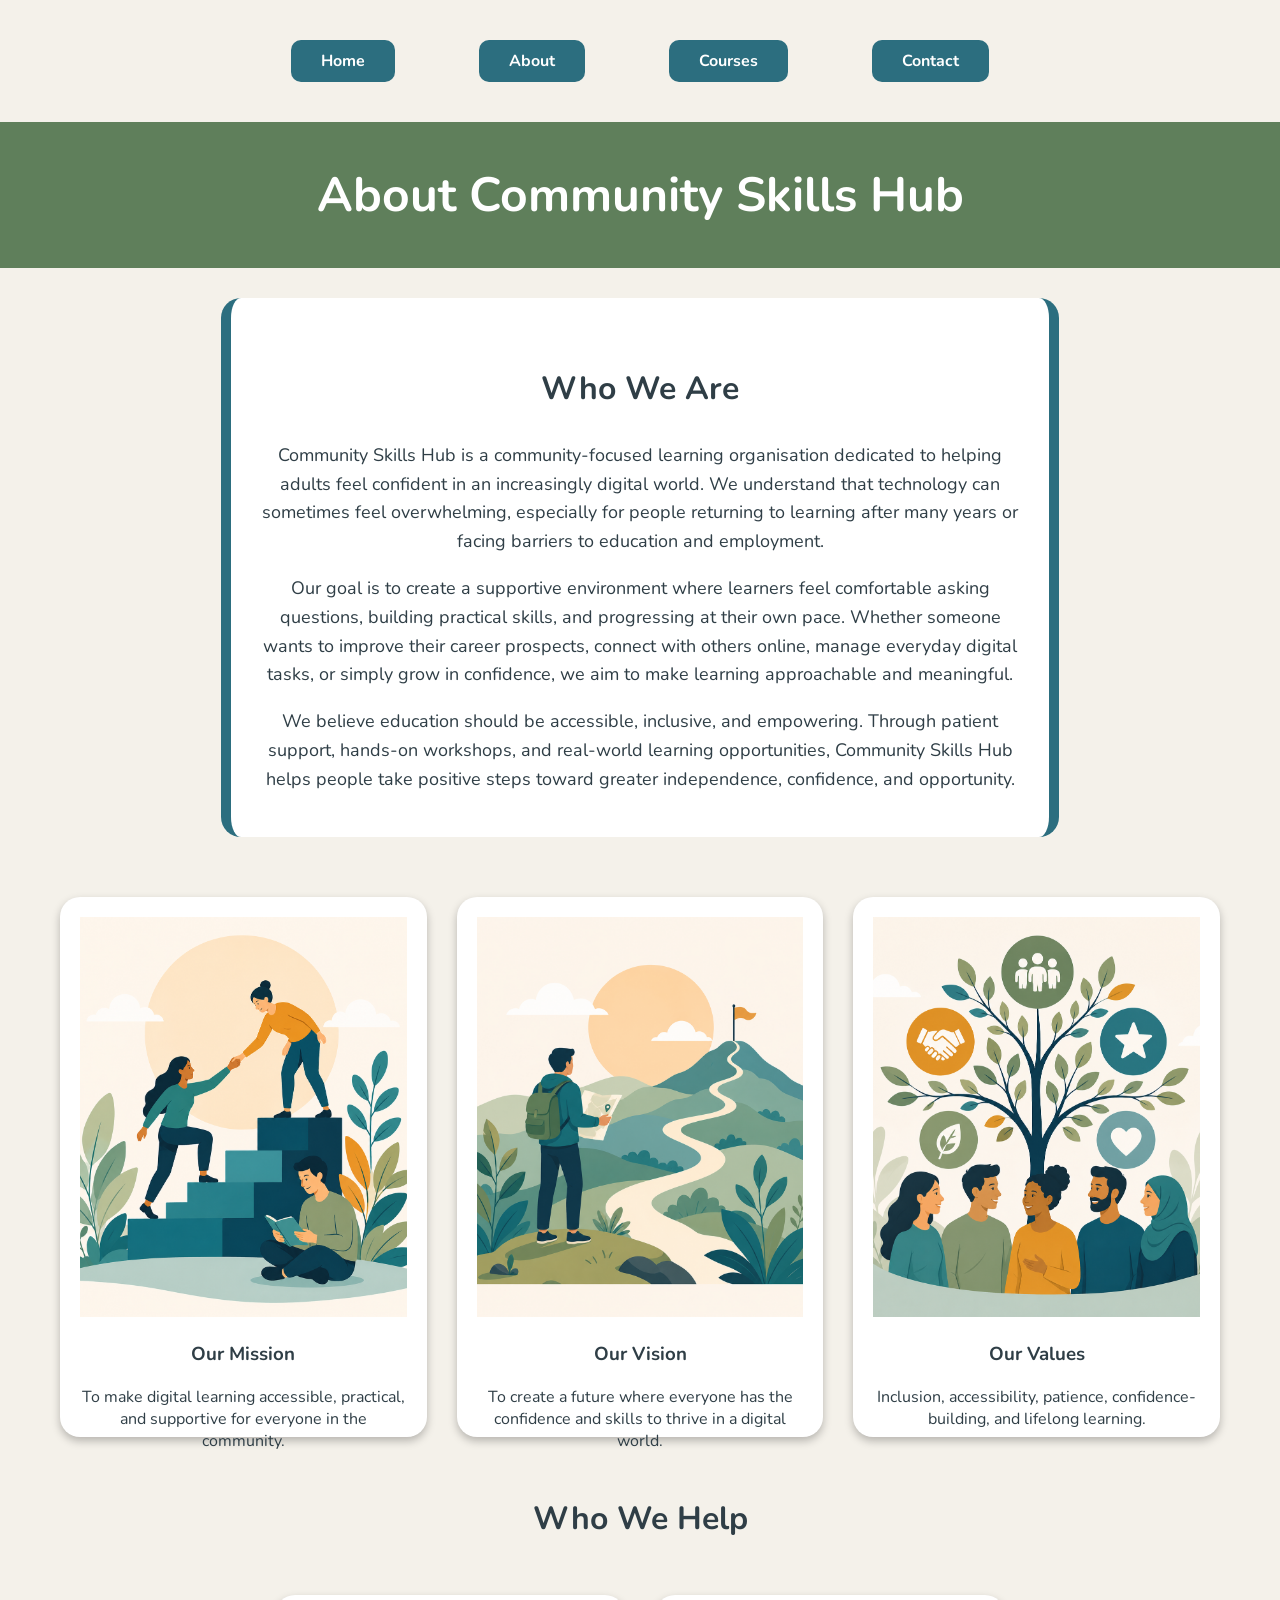
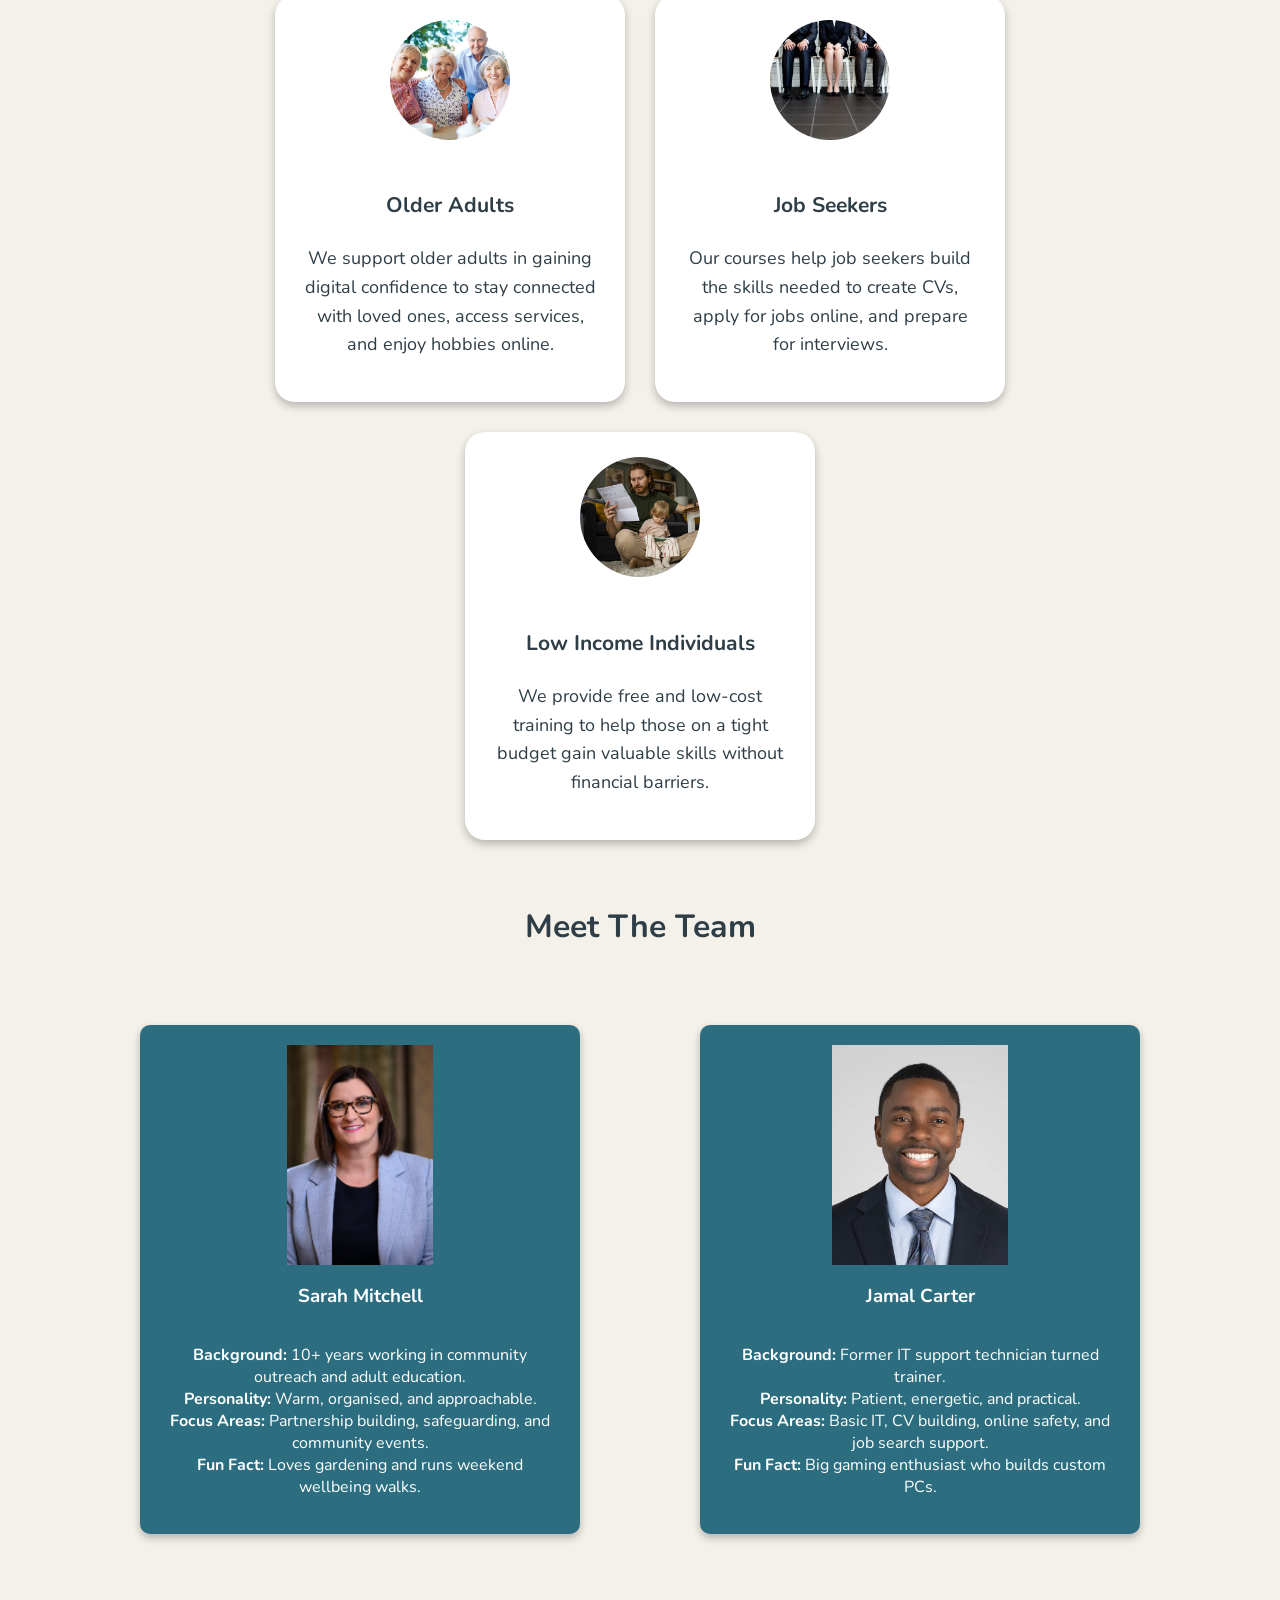
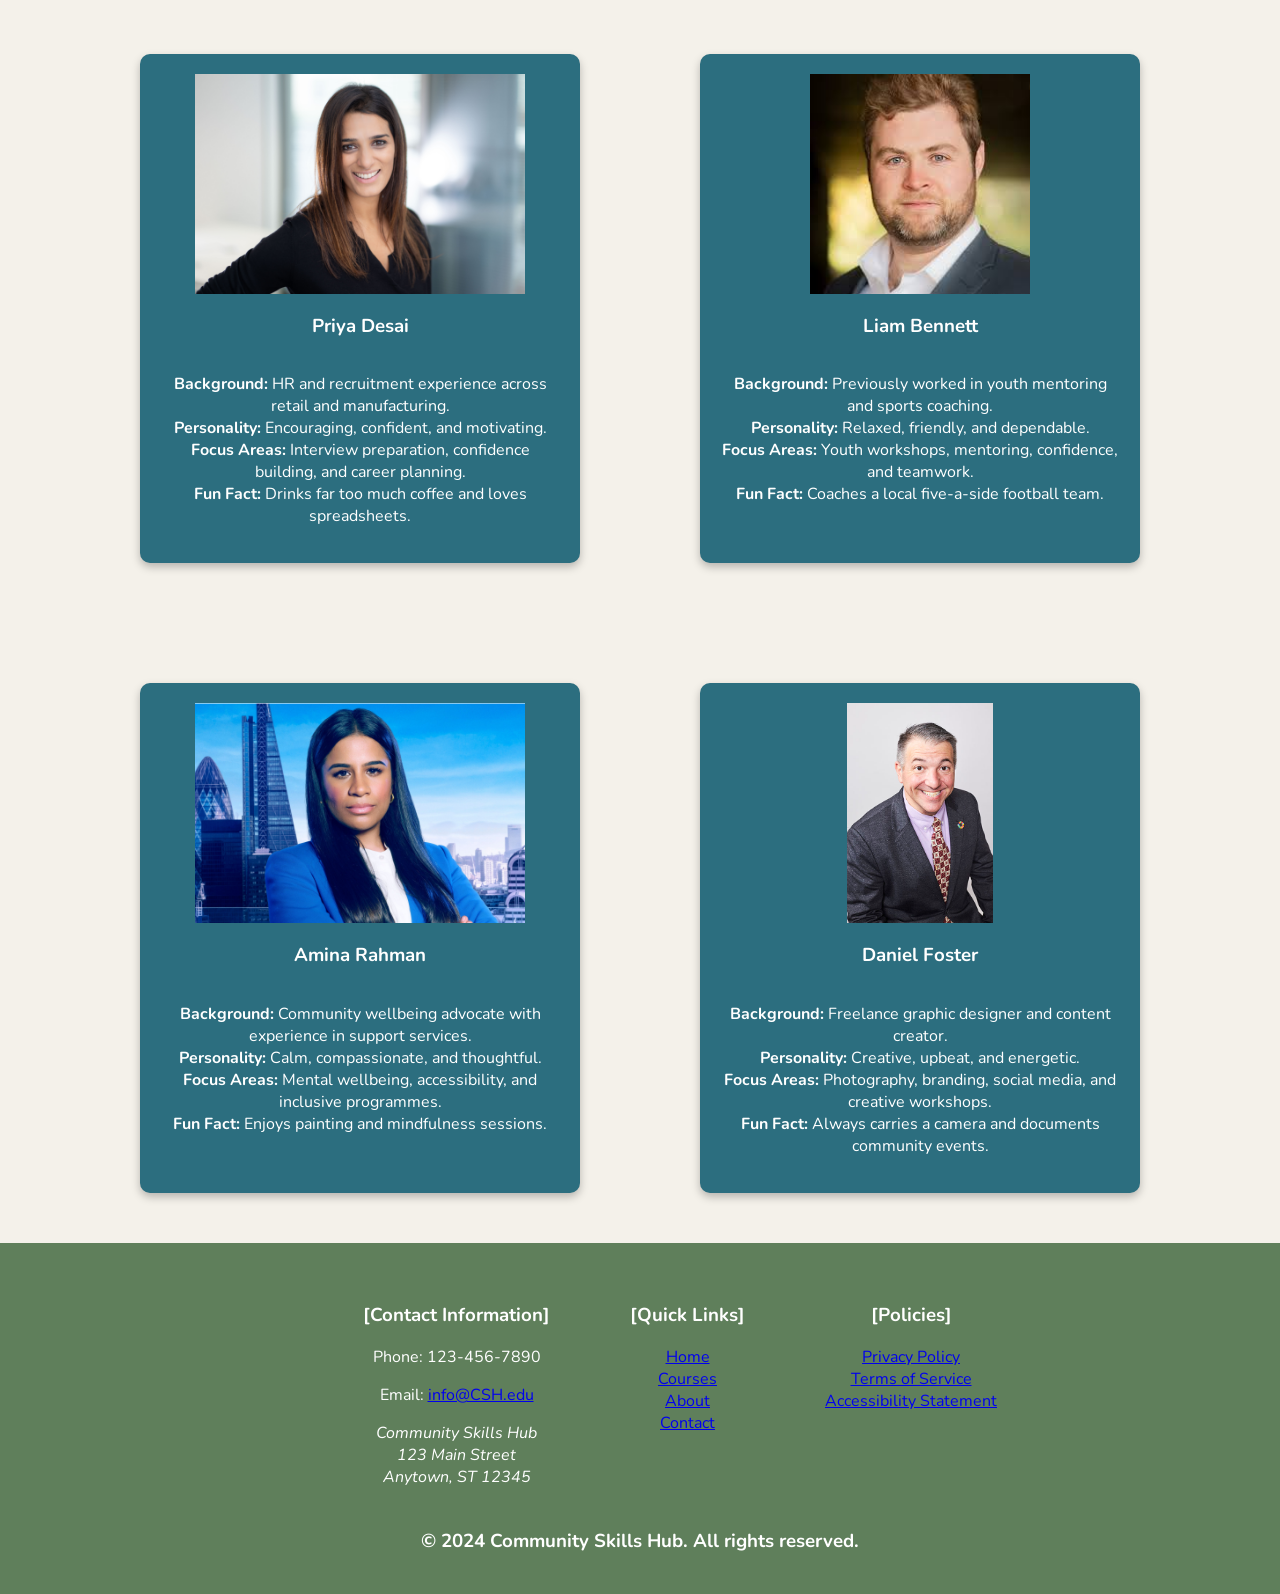
==== commit 1f02a965: "reordering nav" ====
--- a/about.html
+++ b/about.html
@@ -20,8 +20,8 @@
     <!-- NAVIGATION -->
     <nav>
         <a href="index.html">Home</a>
+        <a href="about.html">About</a>
         <a href="courses.html">Courses</a>
-        <a href="about.html">About</a>
         <a href="contact.html">Contact</a>
     </nav>
 
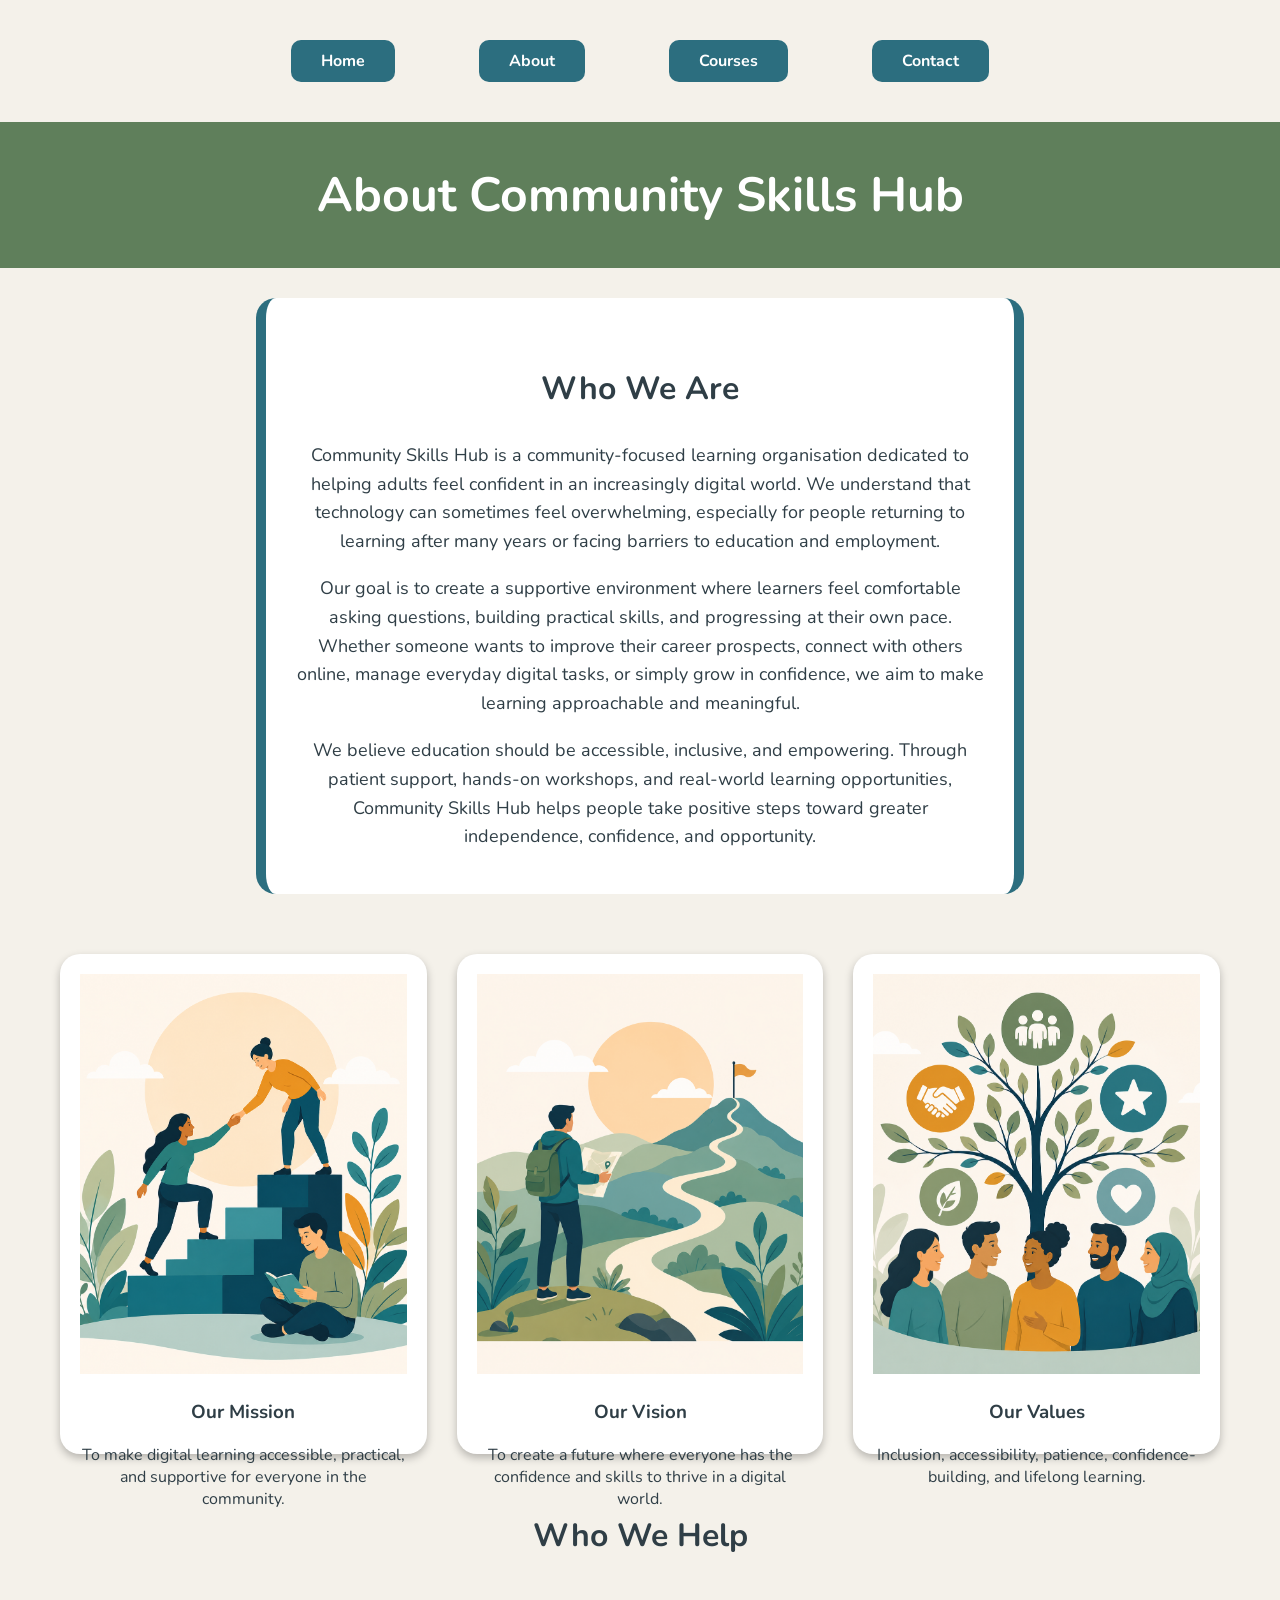
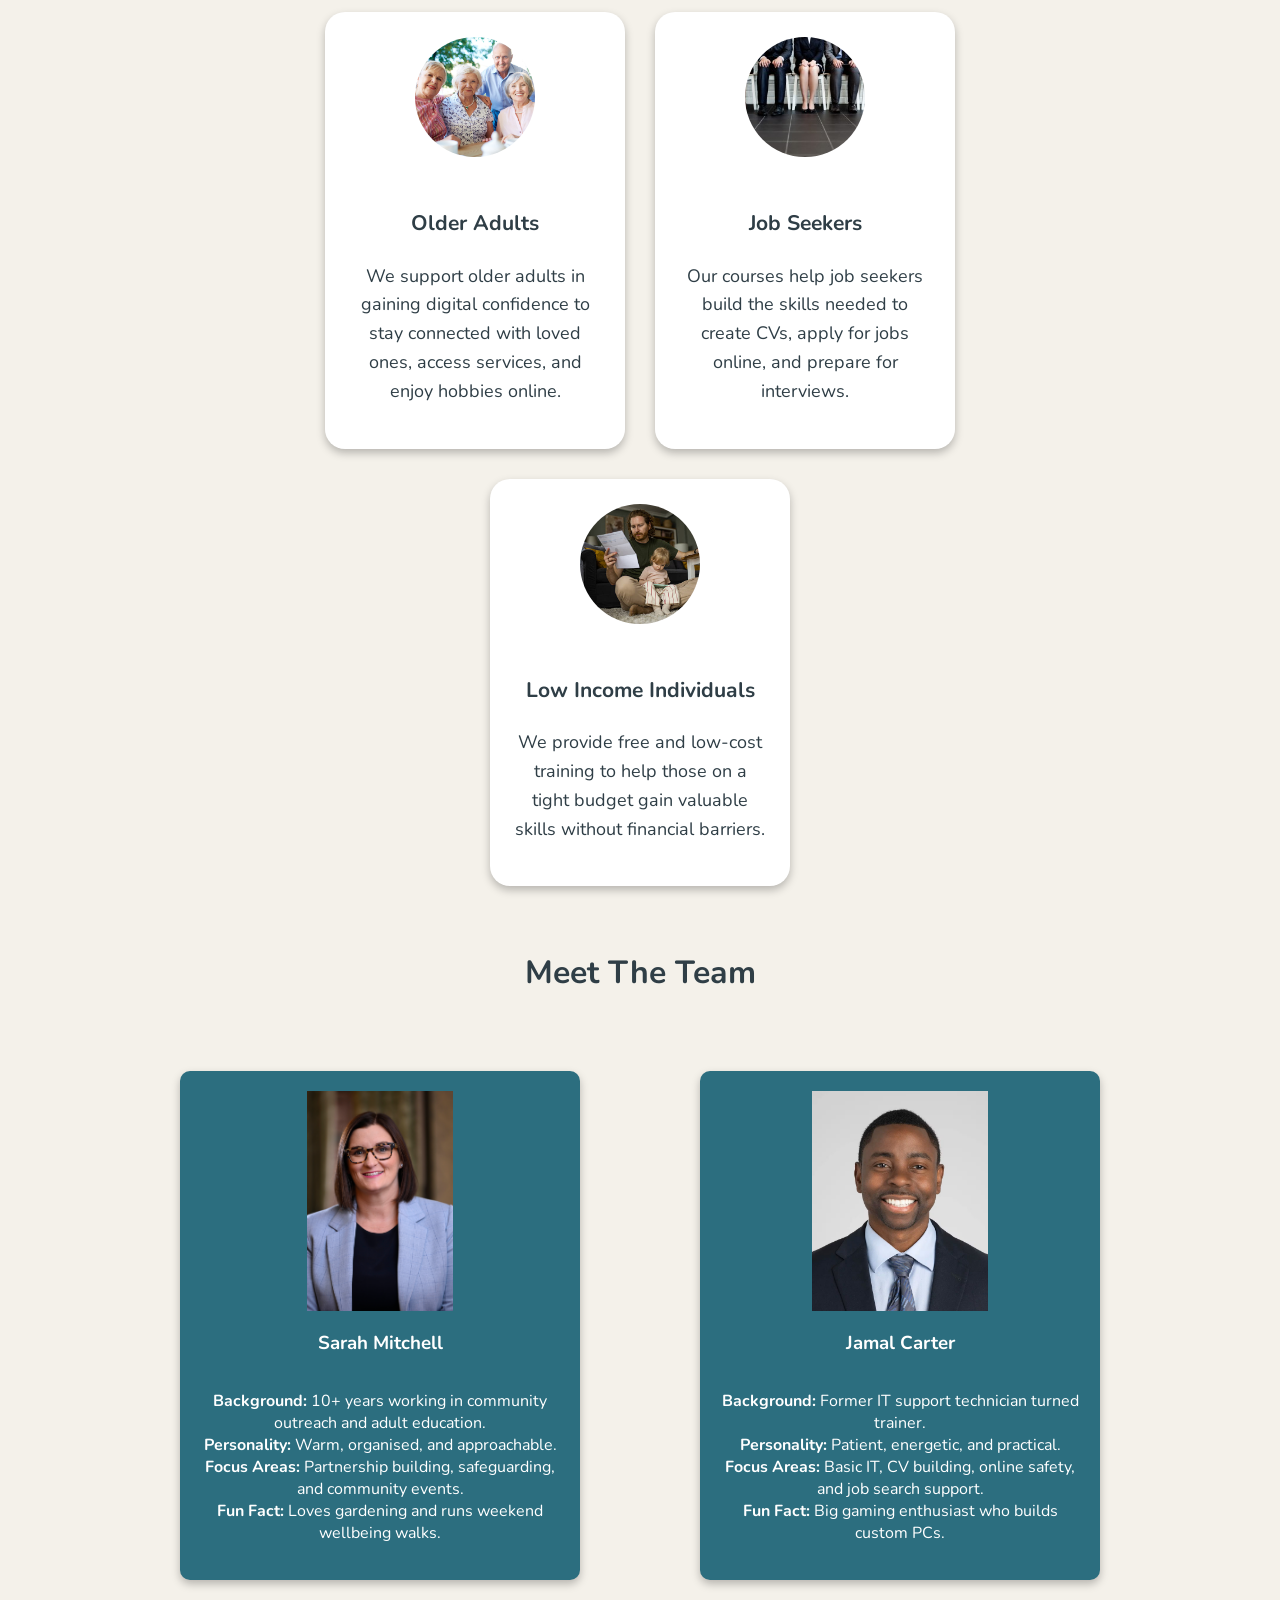
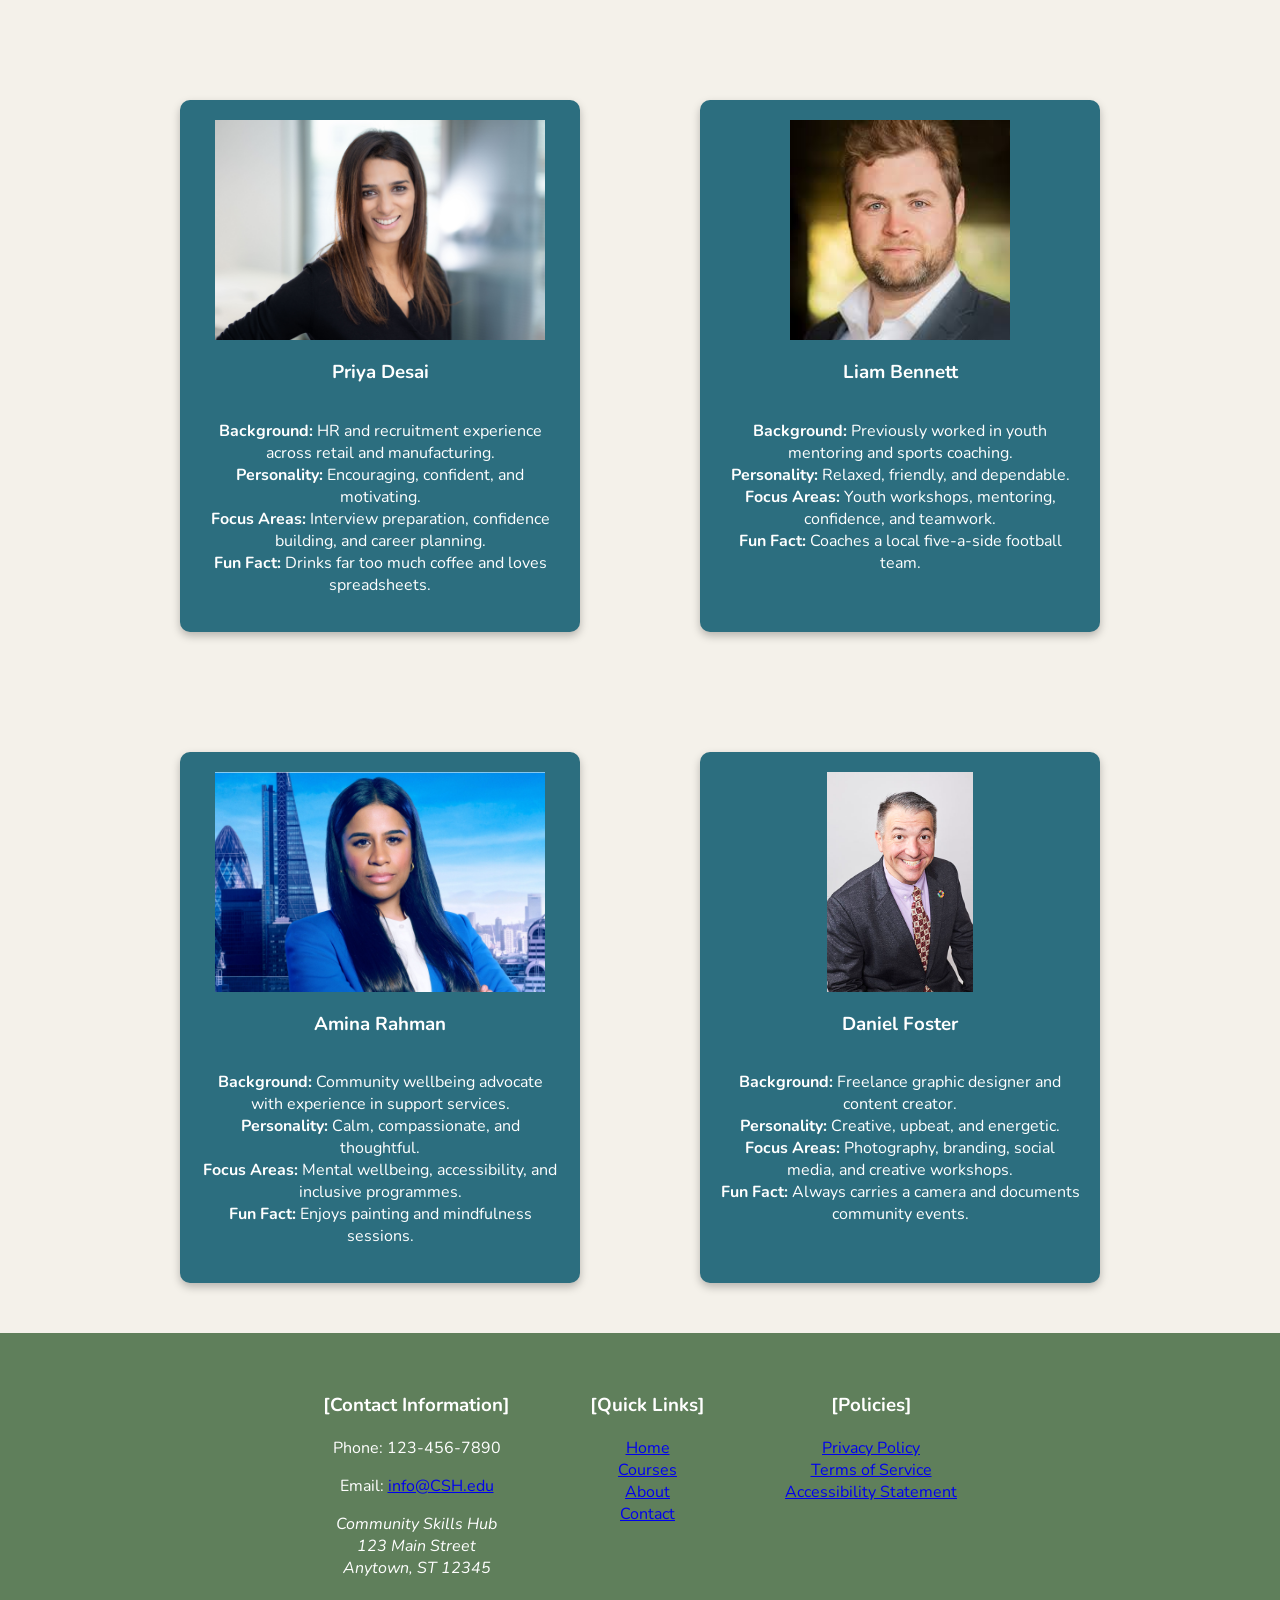
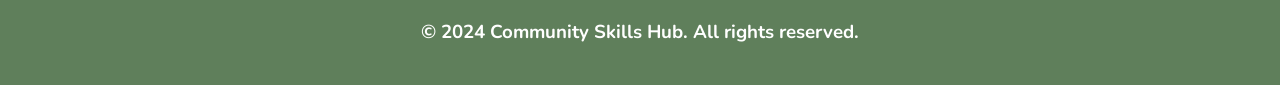
==== commit 99daccbc: "updating policies on all pages" ====
--- a/about.html
+++ b/about.html
@@ -250,9 +250,9 @@
                <!-- Policies Column 3-->
             <div class="footer-column">
              <h3> [Policies] </h3>
-            <p><a href="#">Privacy Policy</a> <br>
-            <a href="#">Terms of Service</a> <br>
-            <a href="#">Accessibility Statement</a></p>
+            <p><a href="pdfs/Privacy Policy.pdf" target="_blank">Privacy Policy</a> <br>
+            <a href="pdfs/Terms of Service.pdf" target="_blank">Terms of Service</a> <br>
+            <a href="pdfs/Accessibility Statement.pdf" target="_blank">Accessibility Statement</a></p>
             </div>
         </div>
         <!-- Footer Statement -->
--- a/css/community.css
+++ b/css/community.css
@@ -1,4 +1,4 @@
-/* PAGE */
+/* GENERAL PAGE */
 
 body {
     background-color: #F4F1EA;
@@ -65,6 +65,42 @@
     line-height: 1.6;
 }
 
+/* FOOTER */
+
+.footer-container {
+    background-color: #5F7F5B;
+    color: white;
+
+    display: flex;
+    justify-content: center;
+    gap: 80px;
+
+    padding: 40px;
+    width: 100%;
+}
+
+.footer-statement h3 {
+    background-color: #5F7F5B;
+    color: white;
+
+    text-align: center;
+
+    padding-bottom: 40px;
+    margin: 0px;
+}
+
+.footer-column {
+    text-align: center;
+}
+
+/* LINKS */
+
+a {
+    transition: 0.3s;
+}
+
+/* Index PAGE */
+
 /* COURSE CARDS */
 
 .course-card {
@@ -120,6 +156,47 @@
     object-fit: cover;
 }
 
+/*TESTIMONIALS*/
+
+/* TESTIMONIAL SECTION */
+
+.testimonial-section {
+    text-align: center;
+    margin: 80px 0;
+}
+
+.testimonial-container {
+    display: flex;
+    justify-content: center;
+    gap: 40px;
+    flex-wrap: wrap;
+}
+
+.testimonial-card {
+    background-color: white;
+    width: 320px;
+    padding: 25px;
+    border-radius: 20px;
+    box-shadow: 0px 4px 8px rgba(0,0,0,0.2);
+    text-align: center;
+    border-top: 8px solid #D89B2B;
+}
+
+.testimonial-card img {
+    width: 120px;
+    height: 120px;
+    object-fit: cover;
+    border-radius: 50%;
+    margin-bottom: 20px;
+}
+
+.testimonial-quote {
+    font-style: italic;
+    font-size: 18px;
+    color: #2C6E7F;
+    margin-bottom: 20px;
+}
+
 /* SUPPORT SECTION */
 
 .support-section {
@@ -133,39 +210,6 @@
     border-right: 10px solid #2C6E7F;
 }
 
-/* FOOTER */
-
-.footer-container {
-    background-color: #5F7F5B;
-    color: white;
-
-    display: flex;
-    justify-content: center;
-    gap: 80px;
-
-    padding: 40px;
-    width: 100%;
-}
-
-.footer-statement h3 {
-    background-color: #5F7F5B;
-    color: white;
-
-    text-align: center;
-
-    padding-bottom: 40px;
-    margin: 0px;
-}
-
-.footer-column {
-    text-align: center;
-}
-
-/* LINKS */
-
-a {
-    transition: 0.3s;
-}
 
 /* ABOUT PAGE */
 
@@ -282,43 +326,62 @@
 
 }
 
-/*TESTIMONIALS*/
-
-/* TESTIMONIAL SECTION */
-
-.testimonial-section {
-    text-align: center;
-    margin: 80px 0;
-}
-
-.testimonial-container {
-    display: flex;
-    justify-content: center;
-    gap: 40px;
-    flex-wrap: wrap;
-}
-
-.testimonial-card {
-    background-color: white;
-    width: 320px;
-    padding: 25px;
-    border-radius: 20px;
-    box-shadow: 0px 4px 8px rgba(0,0,0,0.2);
-    text-align: center;
-    border-top: 8px solid #D89B2B;
-}
-
-.testimonial-card img {
-    width: 120px;
-    height: 120px;
-    object-fit: cover;
-    border-radius: 50%;
-    margin-bottom: 20px;
-}
-
-.testimonial-quote {
-    font-style: italic;
-    font-size: 18px;
-    color: #2C6E7F;
-    margin-bottom: 20px;
+/* CONTACT PAGE */
+
+* {
+  box-sizing: border-box;
+}
+
+/* Style inputs */
+input[type=text], select, textarea {
+  width: 100%;
+  padding: 12px;
+  border: 1px solid #ccc;
+  margin-top: 6px;
+  margin-bottom: 16px;
+  resize: vertical;
+}
+
+input[type=submit] {
+  background-color: #2C6E7F;
+  color: white;
+  padding: 12px 20px;
+  border: none;
+  border-radius: 10px;
+  cursor: pointer;
+  box-shadow: 0px 4px 8px rgba(0,0,0,0.25);
+}
+
+input[type=submit]:hover {
+  background-color: #D89B2B;
+}
+
+/* Style the container/contact section */
+.container {
+  border-radius: 5px;
+  background-color: #f2f2f2;
+  padding: 10px;
+}
+
+/* Create two columns that float next to eachother */
+.column {
+  float: left;
+  width: 50%;
+  margin-top: 6px;
+  padding: 20px;
+}
+
+/* Clear floats after the columns */
+.row:after {
+  content: "";
+  display: table;
+  clear: both;
+}
+
+/* Responsive layout - when the screen is less than 600px wide, make the two columns stack on top of each other instead of next to each other */
+@media screen and (max-width: 600px) {
+  .column, input[type=submit] {
+    width: 100%;
+    margin-top: 0;
+  }
 }
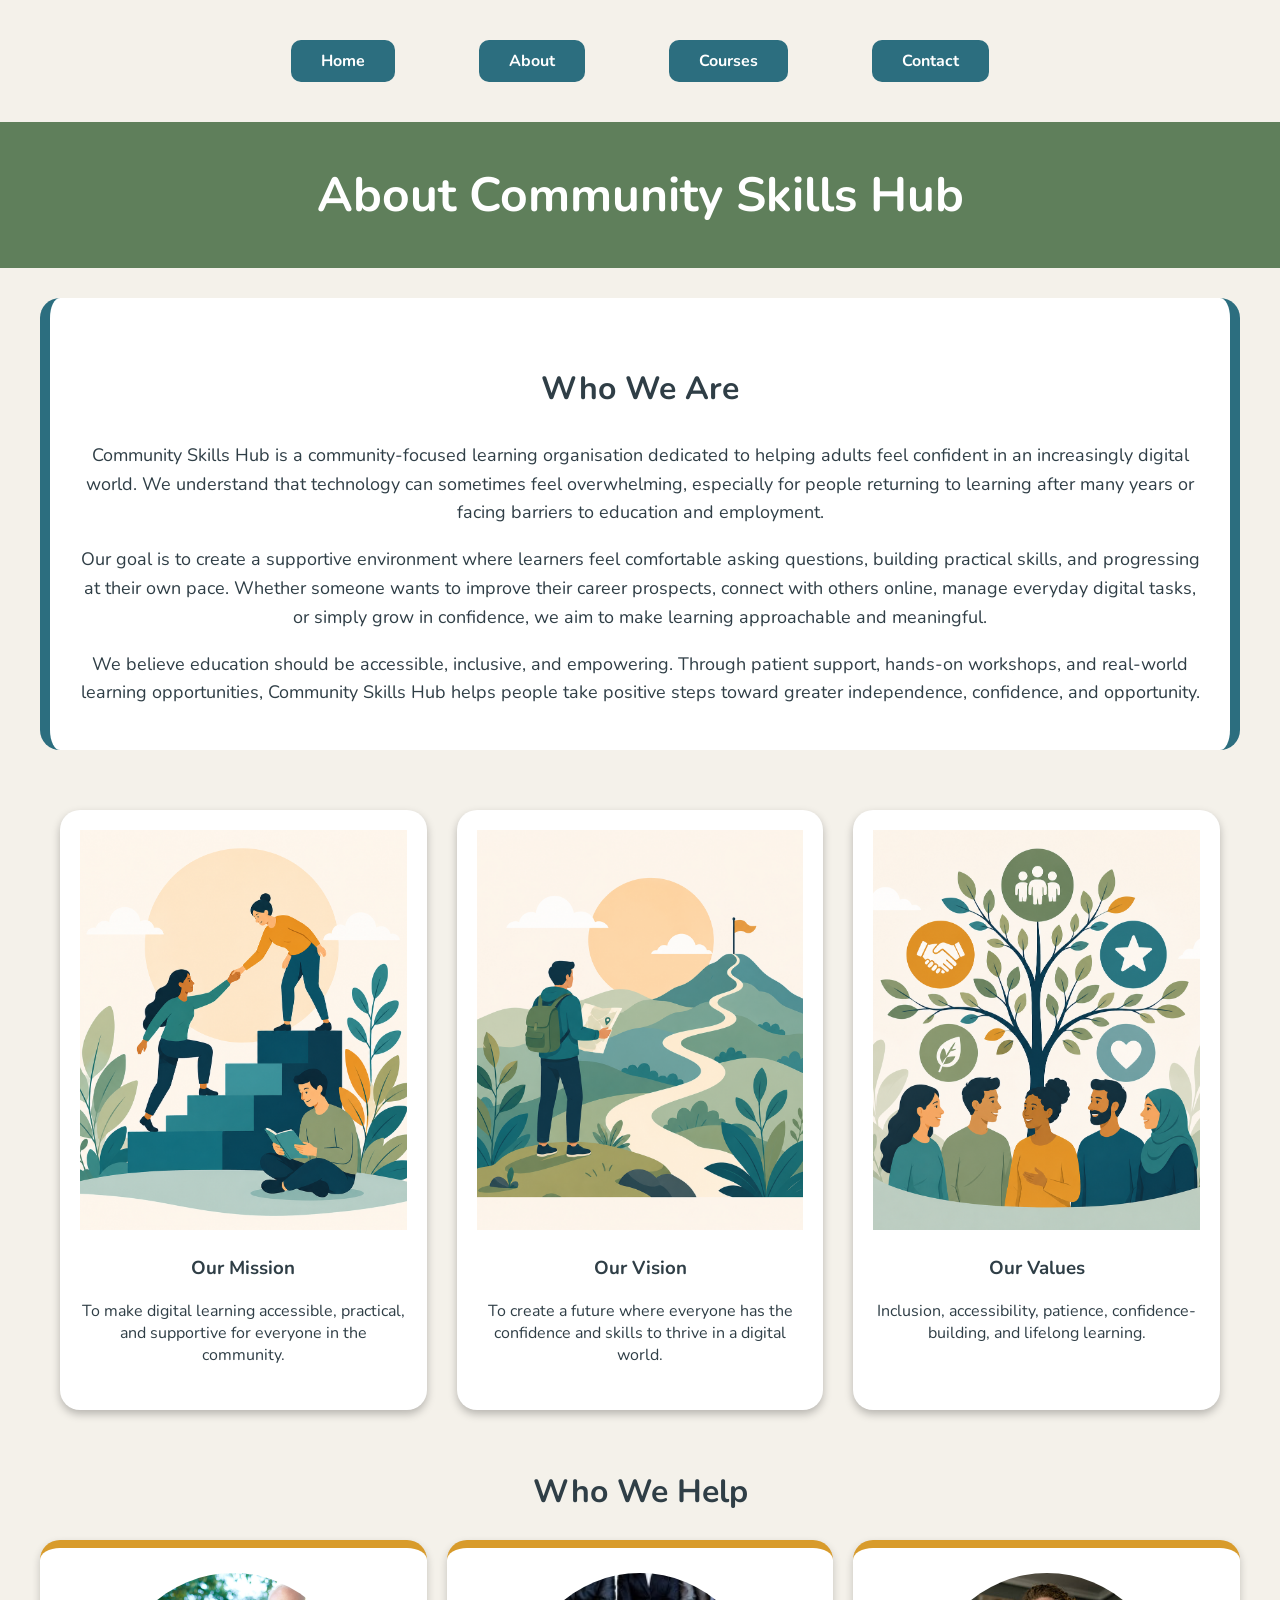
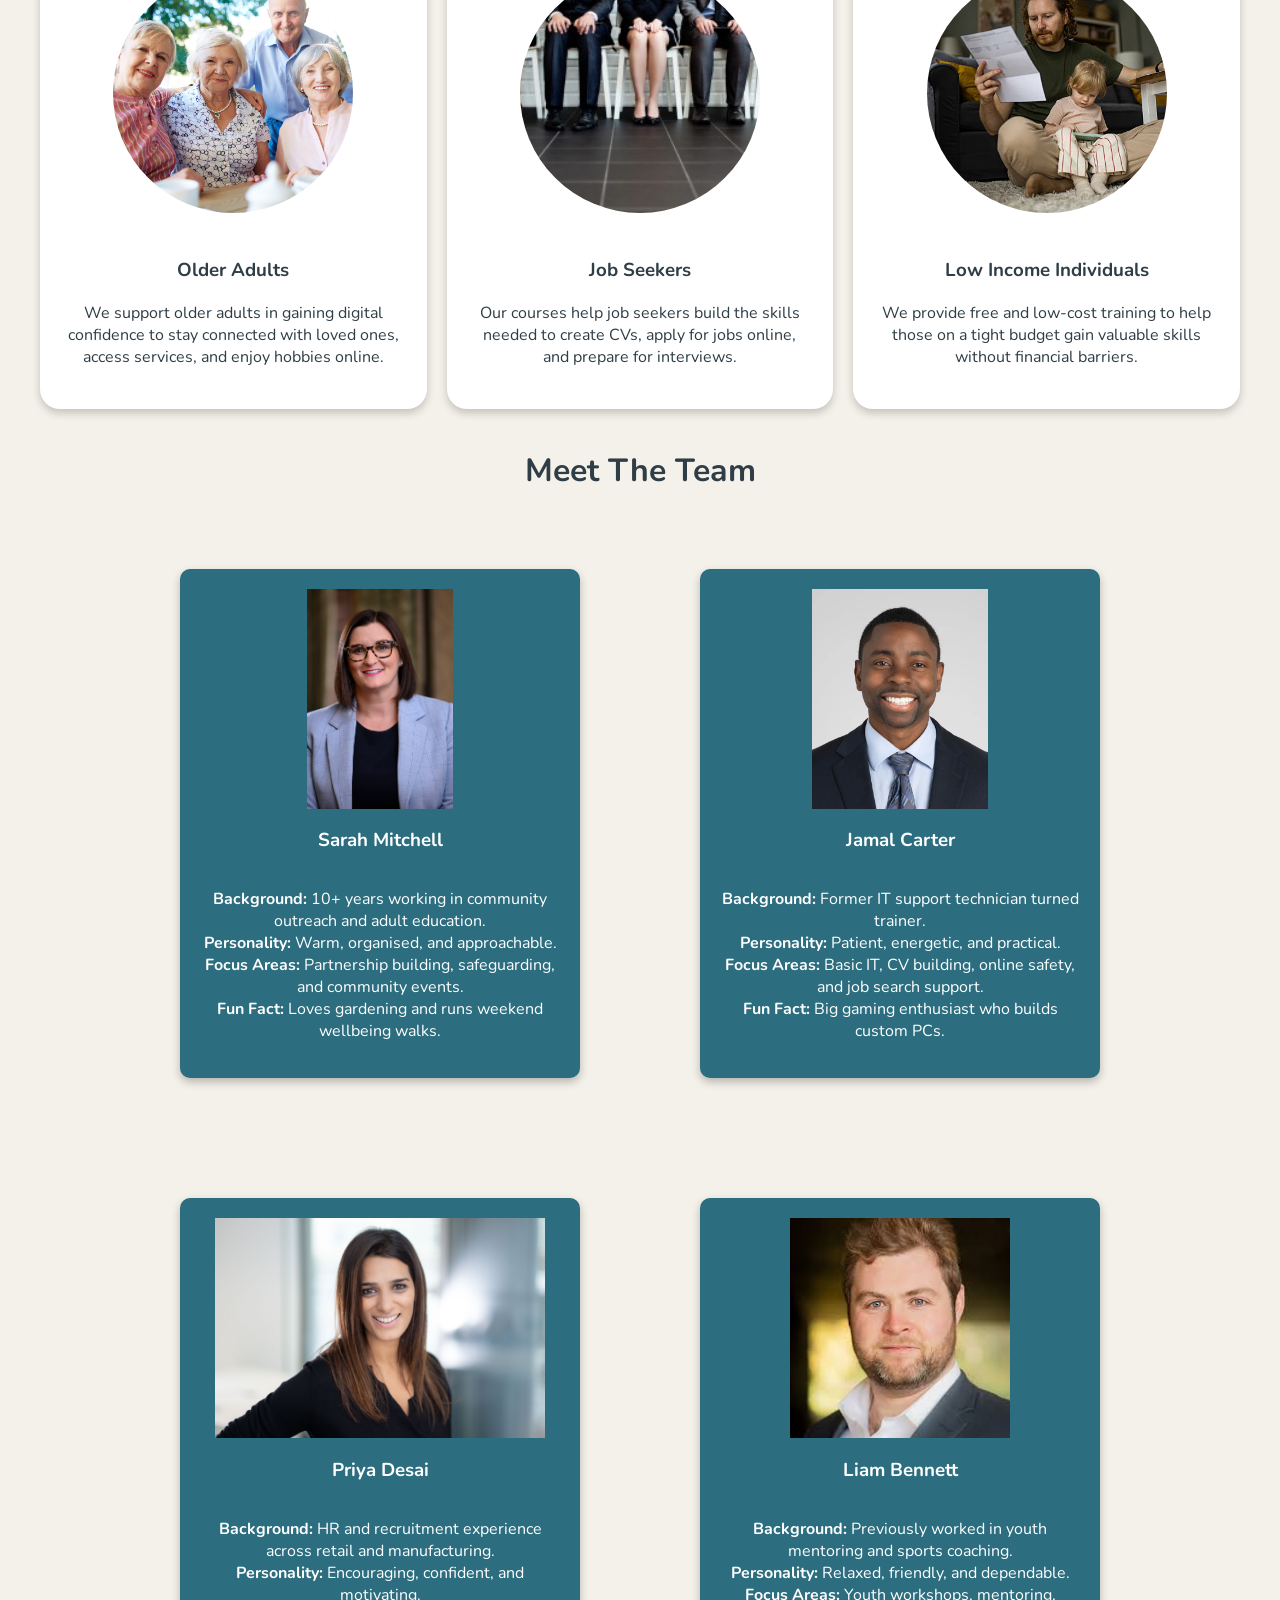
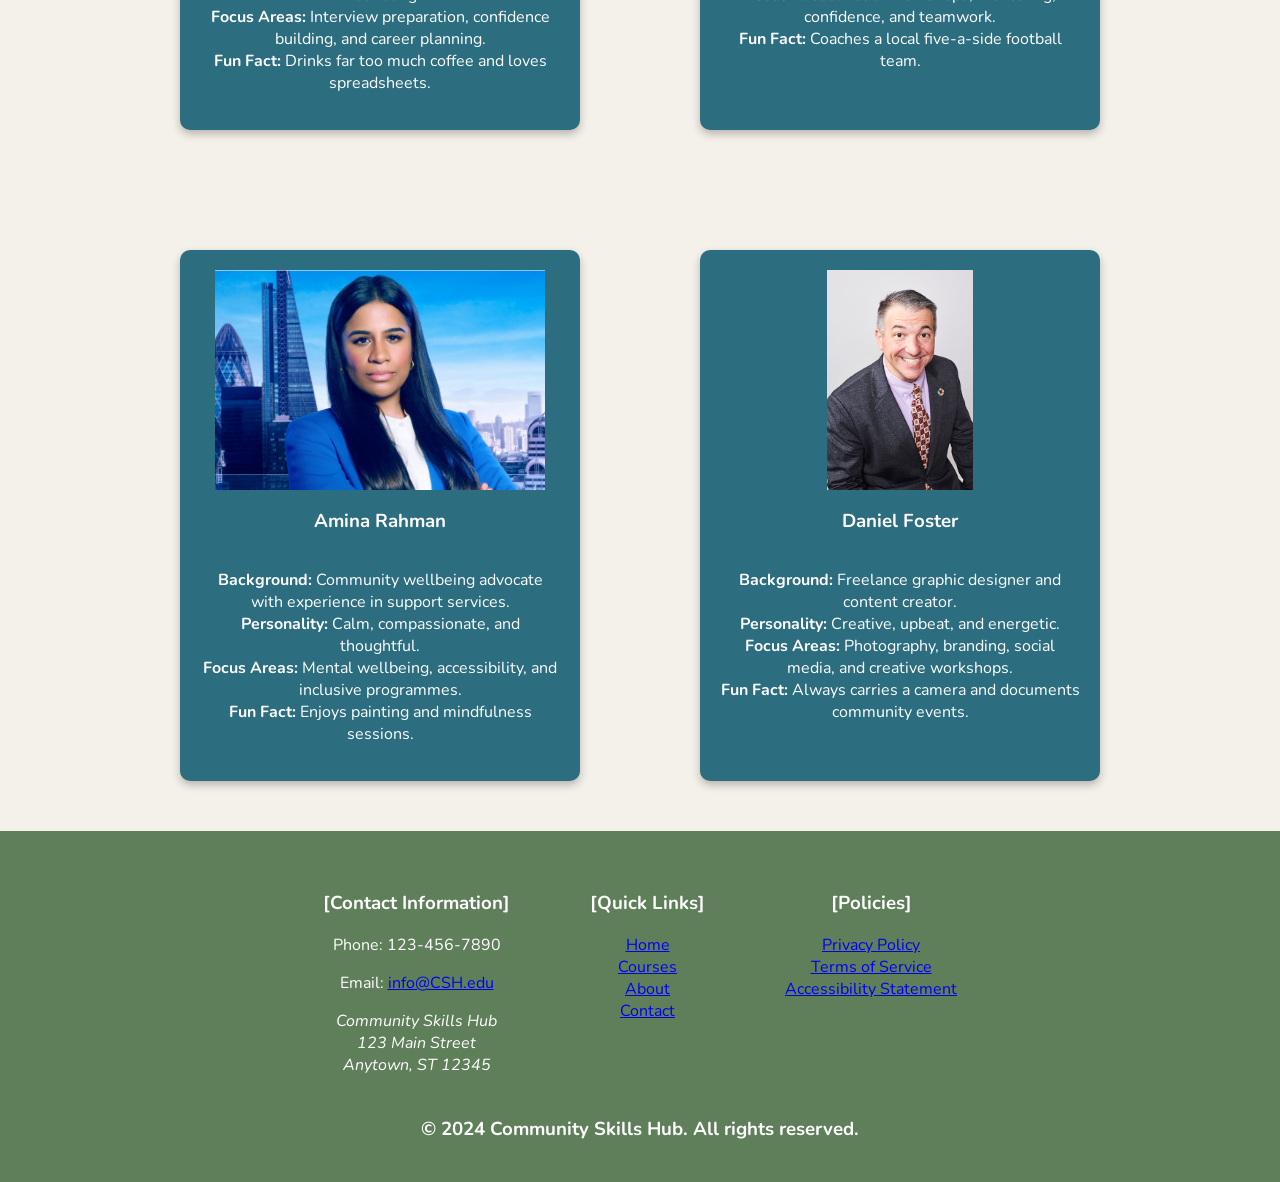
==== commit 039ee1ba: "updating  who we help to match other cards" ====
--- a/about.html
+++ b/about.html
@@ -104,9 +104,9 @@
 
     <section>
         <h2>Who We Help</h2>
-        <div class="who-we-help-container">
-
-            <div class="who-we-help-card">
+        <div class="testimonial-container">
+
+            <div class="testimonial-card">
                 <img src="images/who we help/older_adults.jpg" alt="Older Adults">
                 <h3>Older Adults</h3>
                 <p>
@@ -116,7 +116,7 @@
                 </p>
             </div>
 
-            <div class="who-we-help-card">
+            <div class="testimonial-card">
                 <img src="images/who we help/job_seekers.jpg" alt="Job Seekers">
                 <h3>Job Seekers</h3>
                 <p>
@@ -126,7 +126,7 @@
                 </p>
             </div>
 
-            <div class="who-we-help-card">
+            <div class="testimonial-card">
                 <img src="images/who we help/low_income.jpg" alt="Low Income Individuals">
                 <h3>Low Income Individuals</h3>
                 <p>
--- a/css/community.css
+++ b/css/community.css
@@ -111,7 +111,7 @@
     margin: 50px;
     border-radius: 10px;
     text-align: center;
-    width: 300px;
+    width: 400px;
     transition: 0.3s;
     box-shadow: 0px 4px 8px rgba(0, 0, 0, 0.25);
     display: flex;
@@ -166,15 +166,18 @@
 }
 
 .testimonial-container {
-    display: flex;
-    justify-content: center;
-    gap: 40px;
-    flex-wrap: wrap;
+    display: grid;
+    grid-template-columns: repeat(3, 1fr);
+    gap: 20px;
+
+    max-width: 1200px;
+    margin: 0 auto;
+
 }
 
 .testimonial-card {
     background-color: white;
-    width: 320px;
+    width: 100%;
     padding: 25px;
     border-radius: 20px;
     box-shadow: 0px 4px 8px rgba(0,0,0,0.2);
@@ -183,8 +186,8 @@
 }
 
 .testimonial-card img {
-    width: 120px;
-    height: 120px;
+    width: 240px;
+    height: 240px;
     object-fit: cover;
     border-radius: 50%;
     margin-bottom: 20px;
@@ -216,7 +219,7 @@
 .about-container {
     background-color: white;
     text-align: center;
-    width: 60%;
+    width: 1200px;
     margin: 30px auto;
     padding: 25px;
     border-radius: 20px;
@@ -225,6 +228,12 @@
 
     font-size: 18px;
     line-height: 1.6;
+}
+
+.about-container ul {
+    text-align: left;
+    margin: 20px auto;
+    padding-left: 40px;
 }
 
 /* MISSION SECTION */
@@ -240,7 +249,7 @@
     background-color: white;
 
     width: 500px;
-    height: 500px;
+    height: 600px;
     padding: 20px;
     border-radius: 20px;
     text-align: center;
@@ -326,6 +335,22 @@
 
 }
 
+.enroll-button {
+    background-color: #2C6E7F;
+    color: white;
+    padding: 12px 20px;
+    border: none;
+    border-radius: 10px;
+    cursor: pointer;
+    box-shadow: 0px 4px 8px rgba(0,0,0,0.25);
+    text-decoration: none;
+    font-weight: bold;
+}
+
+.enroll-button:hover {
+
+    background-color: #D89B2B;
+}   
 /* CONTACT PAGE */
 
 * {
@@ -356,6 +381,8 @@
   background-color: #D89B2B;
 }
 
+
+
 /* Style the container/contact section */
 .container {
   border-radius: 5px;
